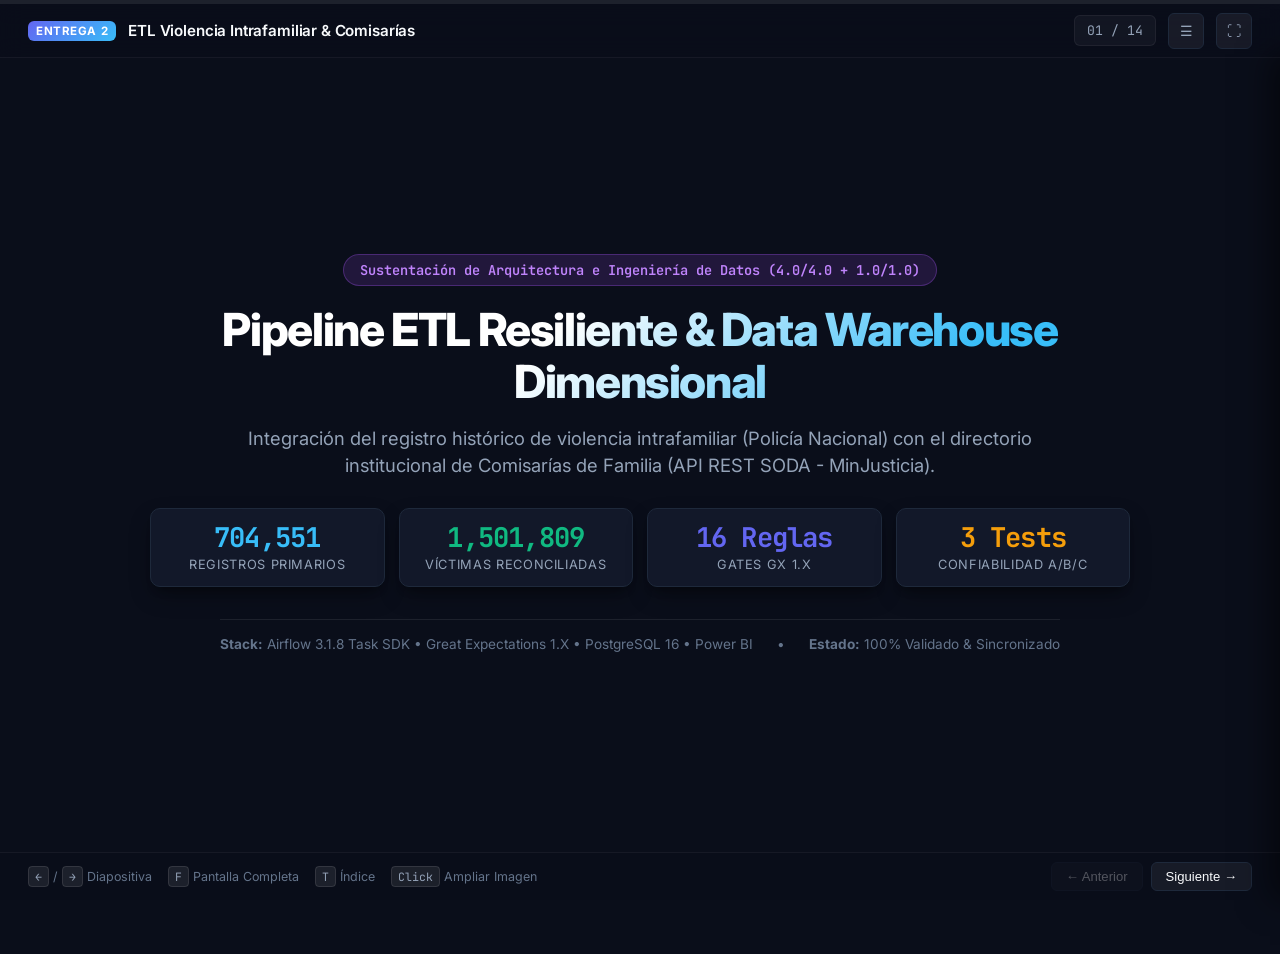
==== docs/presentation/index.html @ 7ca4d3dc "docs: add interactive HTML presentation for Project 2 defense (Deliverable 12)" ====
<!DOCTYPE html>
<html lang="es">
<head>
  <meta charset="UTF-8">
  <meta name="viewport" content="width=device-width, initial-scale=1.0">
  <title>Sustentación Proyecto 2: Pipeline ETL Resiliente y Data Warehouse Dimensional</title>
  <meta name="description" content="Presentación interactiva de sustentación técnica para la Segunda Entrega del Proyecto ETL: Violencia Intrafamiliar y Comisarías de Familia en Colombia.">
  <link rel="preconnect" href="https://fonts.googleapis.com">
  <link rel="preconnect" href="https://fonts.gstatic.com" crossorigin>
  <link href="https://fonts.googleapis.com/css2?family=Inter:wght@300;400;500;600;700;800&family=JetBrains+Mono:wght@400;500;700&display=swap" rel="stylesheet">
  <style>
    :root {
      --bg-dark: #0a0e1a;
      --bg-card: #121829;
      --bg-card-hover: #18223a;
      --border-color: #1e293b;
      --border-highlight: #3b82f6;
      --text-main: #f8fafc;
      --text-muted: #94a3b8;
      --text-dim: #64748b;
      --accent-blue: #38bdf8;
      --accent-indigo: #6366f1;
      --accent-emerald: #10b981;
      --accent-rose: #f43f5e;
      --accent-amber: #f59e0b;
      --accent-purple: #a855f7;
      --font-sans: 'Inter', -apple-system, BlinkMacSystemFont, 'Segoe UI', Roboto, sans-serif;
      --font-mono: 'JetBrains Mono', monospace;
      --radius-sm: 6px;
      --radius-md: 10px;
      --radius-lg: 16px;
      --shadow-card: 0 10px 25px -5px rgba(0, 0, 0, 0.4), 0 8px 10px -6px rgba(0, 0, 0, 0.3);
      --shadow-glow: 0 0 20px rgba(56, 189, 248, 0.2);
    }

    * {
      box-sizing: border-box;
      margin: 0;
      padding: 0;
    }

    body {
      font-family: var(--font-sans);
      background-color: var(--bg-dark);
      color: var(--text-main);
      overflow: hidden;
      height: 100vh;
      width: 100vw;
      user-select: none;
    }

    /* Top Progress Bar */
    #progress-bar-container {
      position: fixed;
      top: 0;
      left: 0;
      width: 100%;
      height: 4px;
      background: rgba(255, 255, 255, 0.08);
      z-index: 100;
    }

    #progress-bar {
      height: 100%;
      width: 0%;
      background: linear-gradient(90deg, var(--accent-indigo), var(--accent-blue), var(--accent-emerald));
      transition: width 0.3s cubic-bezier(0.4, 0, 0.2, 1);
    }

    /* Global Header */
    header {
      position: fixed;
      top: 4px;
      left: 0;
      right: 0;
      height: 54px;
      display: flex;
      align-items: center;
      justify-content: space-between;
      padding: 0 28px;
      background: rgba(10, 14, 26, 0.85);
      backdrop-filter: blur(12px);
      border-bottom: 1px solid rgba(255, 255, 255, 0.05);
      z-index: 90;
    }

    .brand {
      display: flex;
      align-items: center;
      gap: 12px;
      font-size: 0.95rem;
      font-weight: 600;
      color: var(--text-main);
      letter-spacing: -0.01em;
    }

    .brand-badge {
      background: linear-gradient(135deg, var(--accent-indigo), var(--accent-blue));
      color: white;
      font-size: 0.72rem;
      font-weight: 700;
      padding: 3px 8px;
      border-radius: var(--radius-sm);
      text-transform: uppercase;
      letter-spacing: 0.05em;
    }

    .header-actions {
      display: flex;
      align-items: center;
      gap: 12px;
    }

    .btn-icon {
      background: rgba(255, 255, 255, 0.06);
      border: 1px solid var(--border-color);
      color: var(--text-muted);
      width: 36px;
      height: 36px;
      border-radius: var(--radius-sm);
      display: inline-flex;
      align-items: center;
      justify-content: center;
      cursor: pointer;
      transition: all 0.2s ease;
      font-size: 0.9rem;
    }

    .btn-icon:hover {
      background: rgba(255, 255, 255, 0.12);
      color: var(--text-main);
      border-color: var(--accent-blue);
    }

    .slide-counter {
      font-family: var(--font-mono);
      font-size: 0.82rem;
      color: var(--text-muted);
      background: rgba(255, 255, 255, 0.04);
      padding: 6px 12px;
      border-radius: var(--radius-sm);
      border: 1px solid rgba(255, 255, 255, 0.06);
    }

    /* Slides Deck Container */
    #deck {
      position: relative;
      width: 100vw;
      height: calc(100vh - 54px - 48px);
      margin-top: 54px;
      overflow: hidden;
    }

    .slide {
      position: absolute;
      top: 0;
      left: 0;
      width: 100%;
      height: 100%;
      padding: 32px 54px;
      display: flex;
      flex-direction: column;
      opacity: 0;
      pointer-events: none;
      transform: translateX(60px);
      transition: opacity 0.35s ease, transform 0.35s cubic-bezier(0.16, 1, 0.3, 1);
      overflow-y: auto;
    }

    .slide.active {
      opacity: 1;
      pointer-events: auto;
      transform: translateX(0);
    }

    .slide.prev {
      transform: translateX(-60px);
      opacity: 0;
    }

    /* Slide Header */
    .slide-header {
      margin-bottom: 22px;
      display: flex;
      justify-content: space-between;
      align-items: flex-end;
      border-bottom: 1px solid rgba(255, 255, 255, 0.06);
      padding-bottom: 14px;
    }

    .slide-tag {
      font-family: var(--font-mono);
      font-size: 0.75rem;
      font-weight: 600;
      text-transform: uppercase;
      letter-spacing: 0.08em;
      color: var(--accent-blue);
      margin-bottom: 4px;
    }

    .slide-title {
      font-size: 1.85rem;
      font-weight: 700;
      letter-spacing: -0.02em;
      color: var(--text-main);
      display: flex;
      align-items: center;
      gap: 12px;
    }

    .slide-subtitle {
      font-size: 0.95rem;
      color: var(--text-muted);
      margin-top: 4px;
      max-width: 850px;
    }

    .slide-body {
      flex: 1;
      display: flex;
      flex-direction: column;
      gap: 18px;
    }

    /* Layout Grids */
    .grid-2 {
      display: grid;
      grid-template-columns: 1fr 1fr;
      gap: 20px;
      height: 100%;
    }

    .grid-3 {
      display: grid;
      grid-template-columns: repeat(3, 1fr);
      gap: 16px;
    }

    .grid-4 {
      display: grid;
      grid-template-columns: repeat(4, 1fr);
      gap: 14px;
    }

    .grid-sidebar {
      display: grid;
      grid-template-columns: 360px 1fr;
      gap: 24px;
      height: 100%;
    }

    .grid-main-side {
      display: grid;
      grid-template-columns: 1.35fr 1fr;
      gap: 22px;
      height: 100%;
    }

    /* Card Component */
    .card {
      background: var(--bg-card);
      border: 1px solid var(--border-color);
      border-radius: var(--radius-md);
      padding: 20px;
      box-shadow: var(--shadow-card);
      display: flex;
      flex-direction: column;
      position: relative;
      overflow: hidden;
    }

    .card.highlight {
      border-color: rgba(56, 189, 248, 0.4);
      background: linear-gradient(145deg, rgba(18, 24, 41, 0.95), rgba(30, 41, 59, 0.6));
    }

    .card.accent-emerald {
      border-left: 4px solid var(--accent-emerald);
    }

    .card.accent-blue {
      border-left: 4px solid var(--accent-blue);
    }

    .card.accent-amber {
      border-left: 4px solid var(--accent-amber);
    }

    .card.accent-rose {
      border-left: 4px solid var(--accent-rose);
    }

    .card.accent-indigo {
      border-left: 4px solid var(--accent-indigo);
    }

    .card-title {
      font-size: 1.05rem;
      font-weight: 600;
      color: var(--text-main);
      margin-bottom: 10px;
      display: flex;
      align-items: center;
      justify-content: space-between;
      gap: 8px;
    }

    .card-subtitle {
      font-size: 0.82rem;
      color: var(--text-muted);
      margin-bottom: 12px;
    }

    /* Metric Badge & Pill */
    .metric-value {
      font-family: var(--font-mono);
      font-size: 2rem;
      font-weight: 700;
      color: var(--text-main);
      line-height: 1.1;
      letter-spacing: -0.03em;
    }

    .metric-label {
      font-size: 0.8rem;
      color: var(--text-muted);
      text-transform: uppercase;
      letter-spacing: 0.05em;
      margin-top: 4px;
    }

    .pill {
      font-family: var(--font-mono);
      font-size: 0.72rem;
      padding: 3px 8px;
      border-radius: 999px;
      font-weight: 600;
      display: inline-flex;
      align-items: center;
      gap: 5px;
      width: fit-content;
    }

    .pill.emerald { background: rgba(16, 185, 129, 0.15); color: #34d399; border: 1px solid rgba(16, 185, 129, 0.3); }
    .pill.blue { background: rgba(56, 189, 248, 0.15); color: #38bdf8; border: 1px solid rgba(56, 189, 248, 0.3); }
    .pill.rose { background: rgba(244, 63, 94, 0.15); color: #fb7185; border: 1px solid rgba(244, 63, 94, 0.3); }
    .pill.amber { background: rgba(245, 158, 11, 0.15); color: #fbbf24; border: 1px solid rgba(245, 158, 11, 0.3); }
    .pill.purple { background: rgba(168, 85, 247, 0.15); color: #c084fc; border: 1px solid rgba(168, 85, 247, 0.3); }

    /* Lists */
    ul.check-list, ol.num-list {
      list-style: none;
      display: flex;
      flex-direction: column;
      gap: 10px;
      font-size: 0.88rem;
      color: #cbd5e1;
    }

    ul.check-list li {
      position: relative;
      padding-left: 22px;
      line-height: 1.45;
    }

    ul.check-list li::before {
      content: "✓";
      position: absolute;
      left: 0;
      color: var(--accent-emerald);
      font-weight: 700;
      font-size: 0.9rem;
    }

    ol.num-list {
      counter-reset: custom-counter;
    }

    ol.num-list li {
      counter-increment: custom-counter;
      position: relative;
      padding-left: 26px;
      line-height: 1.45;
    }

    ol.num-list li::before {
      content: counter(custom-counter);
      position: absolute;
      left: 0;
      top: 1px;
      background: rgba(255, 255, 255, 0.08);
      color: var(--accent-blue);
      font-family: var(--font-mono);
      font-size: 0.72rem;
      width: 18px;
      height: 18px;
      border-radius: 50%;
      display: flex;
      align-items: center;
      justify-content: center;
      font-weight: 700;
    }

    /* Tables */
    .table-container {
      width: 100%;
      overflow-x: auto;
      border-radius: var(--radius-sm);
      border: 1px solid rgba(255, 255, 255, 0.08);
    }

    table.data-table {
      width: 100%;
      border-collapse: collapse;
      font-size: 0.82rem;
      text-align: left;
    }

    table.data-table th {
      background: rgba(255, 255, 255, 0.04);
      color: var(--text-muted);
      font-family: var(--font-mono);
      font-weight: 600;
      text-transform: uppercase;
      font-size: 0.72rem;
      padding: 10px 14px;
      border-bottom: 1px solid rgba(255, 255, 255, 0.08);
    }

    table.data-table td {
      padding: 9px 14px;
      border-bottom: 1px solid rgba(255, 255, 255, 0.04);
      color: #cbd5e1;
    }

    table.data-table tr:last-child td {
      border-bottom: none;
    }

    table.data-table tr:hover td {
      background: rgba(255, 255, 255, 0.02);
    }

    /* Images & Lightbox Trigger */
    .img-preview-box {
      position: relative;
      border-radius: var(--radius-md);
      overflow: hidden;
      border: 1px solid var(--border-color);
      background: #000;
      cursor: zoom-in;
      display: flex;
      align-items: center;
      justify-content: center;
      max-height: 100%;
      transition: transform 0.2s ease, border-color 0.2s ease;
    }

    .img-preview-box:hover {
      border-color: var(--accent-blue);
      box-shadow: var(--shadow-glow);
    }

    .img-preview-box img {
      width: 100%;
      height: 100%;
      object-fit: contain;
      display: block;
      transition: opacity 0.2s;
    }

    .zoom-hint {
      position: absolute;
      bottom: 8px;
      right: 8px;
      background: rgba(0, 0, 0, 0.75);
      color: white;
      font-size: 0.72rem;
      padding: 3px 8px;
      border-radius: var(--radius-sm);
      backdrop-filter: blur(4px);
      pointer-events: none;
      display: flex;
      align-items: center;
      gap: 4px;
    }

    /* Lightbox Modal */
    #lightbox {
      position: fixed;
      top: 0;
      left: 0;
      width: 100vw;
      height: 100vh;
      background: rgba(4, 7, 15, 0.94);
      backdrop-filter: blur(10px);
      z-index: 1000;
      display: none;
      align-items: center;
      justify-content: center;
      padding: 30px;
      flex-direction: column;
    }

    #lightbox.active {
      display: flex;
    }

    #lightbox img {
      max-width: 94vw;
      max-height: 86vh;
      object-fit: contain;
      border-radius: var(--radius-md);
      box-shadow: 0 20px 50px rgba(0,0,0,0.8);
      border: 1px solid rgba(255, 255, 255, 0.1);
    }

    #lightbox-caption {
      margin-top: 14px;
      color: var(--text-muted);
      font-size: 0.9rem;
      font-family: var(--font-mono);
      text-align: center;
    }

    #lightbox-close {
      position: absolute;
      top: 20px;
      right: 24px;
      background: rgba(255, 255, 255, 0.1);
      border: none;
      color: white;
      font-size: 1.5rem;
      width: 44px;
      height: 44px;
      border-radius: 50%;
      cursor: pointer;
      display: flex;
      align-items: center;
      justify-content: center;
      transition: background 0.2s;
    }

    #lightbox-close:hover {
      background: var(--accent-rose);
    }

    /* Code Snippets */
    .code-block {
      font-family: var(--font-mono);
      font-size: 0.78rem;
      background: rgba(0, 0, 0, 0.45);
      padding: 12px 14px;
      border-radius: var(--radius-sm);
      border: 1px solid rgba(255, 255, 255, 0.06);
      color: #38bdf8;
      overflow-x: auto;
      line-height: 1.45;
    }

    /* Global Navigation Footer */
    footer {
      position: fixed;
      bottom: 0;
      left: 0;
      right: 0;
      height: 48px;
      display: flex;
      align-items: center;
      justify-content: space-between;
      padding: 0 28px;
      background: rgba(10, 14, 26, 0.92);
      border-top: 1px solid rgba(255, 255, 255, 0.05);
      z-index: 90;
    }

    .nav-hints {
      display: flex;
      align-items: center;
      gap: 16px;
      font-size: 0.78rem;
      color: var(--text-dim);
    }

    .key-badge {
      background: rgba(255, 255, 255, 0.08);
      color: var(--text-muted);
      font-family: var(--font-mono);
      padding: 2px 6px;
      border-radius: 4px;
      font-size: 0.72rem;
      border: 1px solid rgba(255, 255, 255, 0.1);
    }

    .nav-controls {
      display: flex;
      align-items: center;
      gap: 8px;
    }

    .nav-btn {
      background: rgba(255, 255, 255, 0.06);
      border: 1px solid var(--border-color);
      color: var(--text-main);
      padding: 6px 14px;
      border-radius: var(--radius-sm);
      font-size: 0.82rem;
      font-weight: 500;
      cursor: pointer;
      display: flex;
      align-items: center;
      gap: 6px;
      transition: all 0.2s ease;
    }

    .nav-btn:hover {
      background: var(--accent-indigo);
      border-color: var(--accent-indigo);
      color: white;
    }

    .nav-btn:disabled {
      opacity: 0.3;
      pointer-events: none;
    }

    /* Table of Contents Drawer */
    #toc-drawer {
      position: fixed;
      top: 54px;
      right: -360px;
      width: 360px;
      height: calc(100vh - 54px);
      background: rgba(14, 20, 36, 0.96);
      backdrop-filter: blur(16px);
      border-left: 1px solid rgba(255, 255, 255, 0.08);
      z-index: 95;
      padding: 24px;
      transition: right 0.3s cubic-bezier(0.16, 1, 0.3, 1);
      overflow-y: auto;
      box-shadow: -10px 0 30px rgba(0,0,0,0.5);
    }

    #toc-drawer.open {
      right: 0;
    }

    .toc-title {
      font-size: 1.1rem;
      font-weight: 700;
      margin-bottom: 16px;
      display: flex;
      align-items: center;
      justify-content: space-between;
      color: var(--text-main);
    }

    .toc-list {
      list-style: none;
      display: flex;
      flex-direction: column;
      gap: 8px;
    }

    .toc-item {
      padding: 10px 14px;
      border-radius: var(--radius-sm);
      font-size: 0.85rem;
      color: var(--text-muted);
      cursor: pointer;
      display: flex;
      align-items: center;
      gap: 10px;
      transition: all 0.15s ease;
      border: 1px solid transparent;
    }

    .toc-item:hover {
      background: rgba(255, 255, 255, 0.05);
      color: var(--text-main);
    }

    .toc-item.active {
      background: rgba(56, 189, 248, 0.12);
      border-color: rgba(56, 189, 248, 0.3);
      color: var(--accent-blue);
      font-weight: 600;
    }

    .toc-idx {
      font-family: var(--font-mono);
      font-size: 0.72rem;
      color: var(--text-dim);
    }

    /* Print Styles */
    @media print {
      body {
        overflow: visible !important;
        height: auto !important;
        background: #fff !important;
        color: #000 !important;
      }
      header, footer, #progress-bar-container, #toc-drawer {
        display: none !important;
      }
      #deck {
        margin: 0 !important;
        height: auto !important;
      }
      .slide {
        position: relative !important;
        opacity: 1 !important;
        transform: none !important;
        page-break-after: always !important;
        height: 100vh !important;
        padding: 20px !important;
      }
      .card {
        background: #f8fafc !important;
        border: 1px solid #cbd5e1 !important;
        color: #000 !important;
      }
    }
  </style>
</head>
<body>

  <!-- Top Progress Bar -->
  <div id="progress-bar-container">
    <div id="progress-bar"></div>
  </div>

  <!-- Global Header -->
  <header>
    <div class="brand">
      <span class="brand-badge">Entrega 2</span>
      <span>ETL Violencia Intrafamiliar & Comisarías</span>
    </div>
    <div class="header-actions">
      <div class="slide-counter" id="slide-indicator">01 / 14</div>
      <button class="btn-icon" id="btn-toc" title="Tabla de Contenidos (T)">☰</button>
      <button class="btn-icon" id="btn-fullscreen" title="Pantalla Completa (F)">⛶</button>
    </div>
  </header>

  <!-- Slide Deck Container -->
  <main id="deck">

    <!-- SLIDE 1: PORTADA -->
    <section class="slide active" data-slide="1">
      <div style="height: 100%; display: flex; flex-direction: column; justify-content: center; align-items: center; text-align: center; max-width: 980px; margin: 0 auto;">
        <div class="pill purple" style="margin-bottom: 18px; font-size: 0.85rem; padding: 6px 16px;">
          Sustentación de Arquitectura e Ingeniería de Datos (4.0/4.0 + 1.0/1.0)
        </div>
        <h1 style="font-size: 2.85rem; font-weight: 800; letter-spacing: -0.03em; line-height: 1.15; margin-bottom: 16px; background: linear-gradient(135deg, #ffffff 40%, var(--accent-blue) 80%); -webkit-background-clip: text; -webkit-text-fill-color: transparent;">
          Pipeline ETL Resiliente & Data Warehouse Dimensional
        </h1>
        <p style="font-size: 1.15rem; color: var(--text-muted); line-height: 1.5; margin-bottom: 28px; max-width: 820px;">
          Integración del registro histórico de violencia intrafamiliar (Policía Nacional) con el directorio institucional de Comisarías de Familia (API REST SODA - MinJusticia).
        </p>
        
        <div class="grid-4" style="width: 100%; margin-bottom: 32px;">
          <div class="card" style="padding: 14px; text-align: center;">
            <div class="metric-value" style="color: var(--accent-blue); font-size: 1.7rem;">704,551</div>
            <div class="metric-label">Registros Primarios</div>
          </div>
          <div class="card" style="padding: 14px; text-align: center;">
            <div class="metric-value" style="color: var(--accent-emerald); font-size: 1.7rem;">1,501,809</div>
            <div class="metric-label">Víctimas Reconciliadas</div>
          </div>
          <div class="card" style="padding: 14px; text-align: center;">
            <div class="metric-value" style="color: var(--accent-indigo); font-size: 1.7rem;">16 Reglas</div>
            <div class="metric-label">Gates GX 1.X</div>
          </div>
          <div class="card" style="padding: 14px; text-align: center;">
            <div class="metric-value" style="color: var(--accent-amber); font-size: 1.7rem;">3 Tests</div>
            <div class="metric-label">Confiabilidad A/B/C</div>
          </div>
        </div>

        <div style="font-size: 0.85rem; color: var(--text-dim); display: flex; gap: 24px; align-items: center; border-top: 1px solid rgba(255, 255, 255, 0.08); padding-top: 16px;">
          <span><strong>Stack:</strong> Airflow 3.1.8 Task SDK • Great Expectations 1.X • PostgreSQL 16 • Power BI</span>
          <span>•</span>
          <span><strong>Estado:</strong> 100% Validado & Sincronizado</span>
        </div>
      </div>
    </section>

    <!-- SLIDE 2: ALCANCE ANALÍTICO R1-R7 -->
    <section class="slide" data-slide="2">
      <div class="slide-header">
        <div>
          <div class="slide-tag">Requisitos Analíticos & Valor del Negocio</div>
          <h2 class="slide-title">Continuidad R1–R5 y Nuevos Requisitos R6–R7</h2>
          <div class="slide-subtitle">Transición desde la línea base descriptiva hacia la analítica de capacidad de respuesta institucional mediante la API SODA.</div>
        </div>
        <span class="pill blue">Secciones 3 y 4</span>
      </div>

      <div class="slide-body">
        <div class="grid-2">
          <!-- Columna R1-R5 -->
          <div class="card accent-indigo">
            <div class="card-title">
              <span>Línea Base: Continuidad R1–R5</span>
              <span class="pill purple">Fuente Primaria</span>
            </div>
            <div class="card-subtitle">Monitoreo histórico, temporal, demográfico y geográfico (Policía Nacional).</div>
            <ul class="check-list" style="gap: 12px;">
              <li><strong>R1 (Evolución Anual):</strong> Serie de tiempo 2010–2026. Identificación de picos post-pandemia (>150k víctimas en 2024).</li>
              <li><strong>R2 (Concentración Geográfica):</strong> Departamentos con mayor volumen. Bogotá D.C., Antioquia y Cundinamarca concentran >45%.</li>
              <li><strong>R3 (Brecha de Género):</strong> Desagregación por sexo y grupos etarios. El 76.8% de las víctimas son mujeres en edad productiva.</li>
              <li><strong>R4 (Mecanismos de Agresión):</strong> Prevalencia de armas contundentes y violencia física directa (>90% de casos).</li>
              <li><strong>R5 (Vulnerabilidad de Menores):</strong> Distribución departamental de violencia contra niños, niñas y adolescentes.</li>
            </ul>
          </div>

          <!-- Columna R6-R7 -->
          <div class="card accent-emerald highlight">
            <div class="card-title">
              <span>Valor Agregado API: Requisitos R6 y R7</span>
              <span class="pill emerald">Integración API SODA</span>
            </div>
            <div class="card-subtitle">Cruces matemáticos entre la demanda de auxilio y la oferta institucional real.</div>
            
            <div style="display: flex; flex-direction: column; gap: 14px; margin-top: 6px;">
              <div style="background: rgba(16, 185, 129, 0.08); border: 1px solid rgba(16, 185, 129, 0.25); border-radius: var(--radius-sm); padding: 14px;">
                <div style="font-weight: 700; color: #34d399; font-size: 0.95rem; margin-bottom: 4px;">R6: Sobrecarga Institucional por Municipio</div>
                <div style="font-size: 0.85rem; color: #cbd5e1; line-height: 1.4;">
                  Calcula el ratio de <code>casos_por_comisaria = denuncias_totales / comisarias_activas</code>. Permite detectar municipios donde cada comisaría atiende más de 1,000 incidentes al año (ej. Soacha, Cali, Medellín).
                </div>
              </div>

              <div style="background: rgba(56, 189, 248, 0.08); border: 1px solid rgba(56, 189, 248, 0.25); border-radius: var(--radius-sm); padding: 14px;">
                <div style="font-weight: 700; color: #38bdf8; font-size: 0.95rem; margin-bottom: 4px;">R7: Índice de Prioridad Institucional (Vacío de Cobertura)</div>
                <div style="font-size: 0.85rem; color: #cbd5e1; line-height: 1.4;">
                  Identifica municipios con presencia significativa de violencia intrafamiliar pero con <strong>0 comisarías habilitadas</strong>. Prioriza la apertura urgente de sedes de justicia familiar en 29 municipios críticos.
                </div>
              </div>

              <div class="pill amber" style="margin-top: 4px;">
                Cumplimiento estricto: R6 y R7 requieren obligatoriamente datos de ambas fuentes.
              </div>
            </div>
          </div>
        </div>
      </div>
    </section>

    <!-- SLIDE 3: ARQUITECTURA DEL SISTEMA -->
    <section class="slide" data-slide="3">
      <div class="slide-header">
        <div>
          <div class="slide-tag">Ingeniería & Pipeline</div>
          <h2 class="slide-title">Arquitectura del Sistema y Flujo End-to-End</h2>
          <div class="slide-subtitle">Diseño dual-branch con compuertas de calidad no bloqueantes a nivel profiling y compuertas críticas atómicas.</div>
        </div>
        <span class="pill blue">Sección 7</span>
      </div>

      <div class="slide-body">
        <div class="grid-main-side">
          <!-- Diagrama de Flujo -->
          <div class="card" style="padding: 10px;">
            <div class="img-preview-box" onclick="openLightbox('docs/Pipeline Workflow ETL-C2.png', 'Diagrama de Arquitectura y Pipeline Workflow ETL-C2')">
              <img src="docs/Pipeline Workflow ETL-C2.png" onerror="if(!this.dataset.retried){this.dataset.retried=1;this.src='../Pipeline Workflow ETL-C2.png';}" alt="Pipeline Workflow">
              <div class="zoom-hint">🔍 Clic para ampliar</div>
            </div>
          </div>

          <!-- Decisiones de Ingeniería -->
          <div class="card">
            <div class="card-title">Decisiones Clave de Arquitectura</div>
            <ul class="check-list" style="gap: 12px; margin-top: 6px;">
              <li><strong>Desacoplamiento Estricto:</strong> Se separa el profiling de la transformación, y la validación de la limpieza (Sección 10).</li>
              <li><strong>Arquitectura Dual-Branch:</strong> Ambas ramas (primaria y API) se extraen y validan en paralelo antes de confluir en la integración.</li>
              <li><strong>Inmutabilidad de Raw:</strong> Los datos crudos se preservan intactos junto con sus manifiestos criptográficos (SHA-256).</li>
              <li><strong>Task Interfaces Ligeras:</strong> Se evita usar XCom para mover datos masivos; solo transfiere metadatos (`batch_id`, paths parquet, métricas).</li>
              <li><strong>Carga Atómica:</strong> PostgreSQL ejecuta la carga de 6 tablas y vistas analíticas dentro de una sola transacción ACID.</li>
            </ul>
          </div>
        </div>
      </div>
    </section>

    <!-- SLIDE 4: ENTENDIMIENTO DE FUENTES & API SODA -->
    <section class="slide" data-slide="4">
      <div class="slide-header">
        <div>
          <div class="slide-tag">Adquisición de Datos</div>
          <h2 class="slide-title">Entendimiento de Fuentes, Extracción y Fallback</h2>
          <div class="slide-subtitle">Estrategia de ingesta programática resiliente ante cortes de red y trazabilidad criptográfica.</div>
        </div>
        <span class="pill emerald">Secciones 5 y 11</span>
      </div>

      <div class="slide-body">
        <div class="grid-2">
          <!-- Fuente Primaria -->
          <div class="card accent-indigo">
            <div class="card-title">
              <span>Fuente Primaria: Policía Nacional</span>
              <span class="pill blue">704,551 filas</span>
            </div>
            <div class="card-subtitle">Histórico consolidado de incidentes de violencia intrafamiliar en Colombia (2010–2026).</div>
            <div class="table-container" style="margin-bottom: 12px;">
              <table class="data-table">
                <tr><th>Atributo</th><th>Tipo</th><th>Propósito</th></tr>
                <tr><td><code>FECHA HECHO</code></td><td>Date</td><td>Clave temporal para dim_tiempo</td></tr>
                <tr><td><code>CODIGO DANE</code></td><td>String (5)</td><td>Clave de integración con dim_geografia</td></tr>
                <tr><td><code>GENERO / EDAD</code></td><td>String/Int</td><td>Perfil demográfico en dim_victima</td></tr>
                <tr><td><code>ARMAS MEDIOS</code></td><td>String</td><td>Mecanismo de agresión en dim_medio</td></tr>
                <tr><td><code>CANTIDAD</code></td><td>Integer</td><td>Métrica aditiva de víctimas humanas</td></tr>
              </table>
            </div>
            <div class="code-block">SHA-256: 7d6c66cf01826f56... (Inmutable)</div>
          </div>

          <!-- Fuente Secundaria API -->
          <div class="card accent-emerald">
            <div class="card-title">
              <span>Fuente Secundaria: API REST SODA</span>
              <span class="pill emerald">1,249 registros</span>
            </div>
            <div class="card-subtitle">Directorio oficial de Comisarías de Familia (MinJusticia / datos.gov.co: <code>7tuu-upb2</code>).</div>
            <div class="table-container" style="margin-bottom: 12px;">
              <table class="data-table">
                <tr><th>Atributo API</th><th>Tipo</th><th>Mapeo Dimensional</th></tr>
                <tr><td><code>c_digo_dane_del_municipio</code></td><td>Text</td><td>Llave de cruce municipal (DANE)</td></tr>
                <tr><td><code>existencia_de_comisarias</code></td><td>Text</td><td>Indicador de presencia (SI / NO)</td></tr>
                <tr><td><code>nombre_de_la_comisar_a</code></td><td>Text</td><td>Directorio físico en dim_comisaria</td></tr>
                <tr><td><code>modalidad</code></td><td>Text</td><td>Tipo institucional (Única, Mixta)</td></tr>
              </table>
            </div>
            
            <div style="background: rgba(16, 185, 129, 0.08); border: 1px solid rgba(16, 185, 129, 0.25); border-radius: var(--radius-sm); padding: 10px;">
              <strong style="color: #34d399; font-size: 0.85rem;">Mecanismo de Resiliencia (Fallback):</strong>
              <div style="font-size: 0.8rem; color: #cbd5e1; margin-top: 3px;">
                La consulta SODA se ejecuta en vivo con timeout de 30s. Si ocurre desconexión, activa automáticamente el respaldo local en <code>data/raw/api_comisarias_fallback.json</code> registrando <code>fallback_to_cache: True</code> en el manifiesto.
              </div>
            </div>
          </div>
        </div>
      </div>
    </section>

    <!-- SLIDE 5: COMPUERTAS GREAT EXPECTATIONS -->
    <section class="slide" data-slide="5">
      <div class="slide-header">
        <div>
          <div class="slide-tag">Aseguramiento de Calidad</div>
          <h2 class="slide-title">Gates Automatizados con Great Expectations (GX 1.X)</h2>
          <div class="slide-subtitle">Arquitectura de 3 compuertas de validación con severidades tipificadas (Critical vs Warning) y umbrales justificados.</div>
        </div>
        <span class="pill amber">Secciones 9 y 10</span>
      </div>

      <div class="slide-body">
        <div class="grid-3" style="height: 100%;">
          <!-- Gate 1 -->
          <div class="card accent-blue">
            <div class="card-title">
              <span>Gate 1: Raw Primario</span>
              <span class="pill blue">6 Reglas</span>
            </div>
            <div class="card-subtitle">Audita integridad de entrada del dataset policial crudo.</div>
            <ul class="check-list" style="font-size: 0.82rem; gap: 8px;">
              <li><code>DQ-RAW1-01</code> (Critical): Completitud de 9 columnas obligatorias.</li>
              <li><code>DQ-RAW1-02</code> (Critical): 0 nulos en Fecha Hecho.</li>
              <li><code>DQ-RAW1-03</code> (Critical): Fechas en rango histórico válido (sin fechas futuras).</li>
              <li><code>DQ-RAW1-04</code> (Critical): Cantidad víctimas > 0 (sin negativos ni ceros).</li>
              <li><code>DQ-RAW1-05</code> (Warning): Código DANE entre 4 y 5 dígitos (tolera padding).</li>
              <li><code>DQ-RAW1-06</code> (Critical): 0 filas duplicadas completas.</li>
            </ul>
            <div class="pill emerald" style="margin-top: auto;">Resultado: 100% Passed (704,551 filas)</div>
          </div>

          <!-- Gate 2 -->
          <div class="card accent-rose">
            <div class="card-title">
              <span>Gate 2: Raw API SODA</span>
              <span class="pill rose">5 Reglas</span>
            </div>
            <div class="card-subtitle">Protege la ingesta del directorio de comisarías.</div>
            <ul class="check-list" style="font-size: 0.82rem; gap: 8px;">
              <li><code>DQ-RAW2-01</code> (Critical): Presencia de 6 columnas requeridas por el contrato.</li>
              <li><code>DQ-RAW2-02</code> (Critical): 0 nulos en Departamento.</li>
              <li><code>DQ-RAW2-03</code> (Critical): Formato regex de código DANE (5 dígitos numéricos).</li>
              <li><code>DQ-RAW2-04</code> (Critical): Valores válidos en <code>existencia_de_comisarias</code>.</li>
              <li><code>DQ-RAW2-05</code> (Warning): Volumen mínimo esperado (>1,000 registros).</li>
            </ul>
            <div class="pill emerald" style="margin-top: auto;">Resultado: 100% Passed (1,249 filas)</div>
          </div>

          <!-- Gate 3 -->
          <div class="card accent-emerald">
            <div class="card-title">
              <span>Gate 3: Prepared Data</span>
              <span class="pill emerald">5 Suites / 13 Reglas</span>
            </div>
            <div class="card-subtitle">Verificación de pre-carga al Data Warehouse.</div>
            <ul class="check-list" style="font-size: 0.82rem; gap: 8px;">
              <li><code>DQ-PREP-01</code> (Critical): Unicidad del grano declarado en la Fact Table.</li>
              <li><code>DQ-PREP-02</code> (Critical): Integridad referencial (FKs no nulas).</li>
              <li><code>DQ-PREP-03</code> (Critical): Reconciliación matemática exacta de víctimas.</li>
              <li><code>DQ-PREP-04</code> (Critical): 0 claves foráneas huérfanas en dimensiones.</li>
              <li><code>DQ-PREP-05</code> (Critical): Unicidad de surrogate keys en dimensiones.</li>
            </ul>
            <div class="pill emerald" style="margin-top: auto;">Resultado: 100% Passed (Pre-load OK)</div>
          </div>
        </div>
      </div>
    </section>

    <!-- SLIDE 6: CONTRATO DE INTEGRACIÓN & TRANSFORMACIÓN -->
    <section class="slide" data-slide="6">
      <div class="slide-header">
        <div>
          <div class="slide-tag">Ingeniería de Transformación</div>
          <h2 class="slide-title">Contrato de Integración y Deduplicación al Grano</h2>
          <div class="slide-subtitle">Tratamiento de llaves dispares, reconciliación geográfica y deduplicación con conservación exacta de métricas.</div>
        </div>
        <span class="pill blue">Sección 13</span>
      </div>

      <div class="slide-body">
        <div class="grid-2">
          <!-- Contrato de Integración -->
          <div class="card">
            <div class="card-title">
              <span>Contrato de Integración Geográfica</span>
              <span class="pill blue">DANE 5 Dígitos</span>
            </div>
            <div class="card-subtitle">Estrategia para resolver discrepancias entre catálogo policial y directorio judicial.</div>
            <ul class="check-list" style="gap: 12px;">
              <li><strong>Normalización de Clave:</strong> Relleno a 5 dígitos (<code>zfill(5)</code>) para eliminar desajustes entre <code>"5001"</code> y <code>"05001"</code> (Medellín).</li>
              <li><strong>Tratamiento de Nombres:</strong> Limpieza y estandarización a Title-Case para eliminar discrepancias de tildes y mayúsculas.</li>
              <li><strong>Manejo de Casos de Borde (2 Municipios Especiales):</strong> El directorio API reporta 2 municipios con comisarías pero 0 denuncias policiales registradas. Se preservan en <code>dim_geografia</code> con sus métricas institucionales sin generar claves huérfanas.</li>
              <li><strong>Enriquecimiento Institucional:</strong> Se computan las columnas de soporte <code>total_comisarias</code> y <code>tiene_comisaria</code> en la dimensión geográfica.</li>
            </ul>
          </div>

          <!-- Deduplicación al Grano -->
          <div class="card highlight">
            <div class="card-title">
              <span>Deduplicación al Grano Declarado</span>
              <span class="pill emerald">0 Pérdida de Métricas</span>
            </div>
            <div class="card-subtitle">Colapso de registros redundantes a nivel de incidente/perfil demográfico.</div>
            
            <div style="background: rgba(0,0,0,0.3); border-radius: var(--radius-sm); padding: 14px; margin-bottom: 14px;">
              <div style="font-family: var(--font-mono); font-size: 0.85rem; color: #38bdf8; margin-bottom: 6px;">
                Grano: (id_tiempo, id_geografia, id_victima, id_medio)
              </div>
              <div style="font-size: 0.82rem; color: #cbd5e1; line-height: 1.4;">
                En el dataset original existen múltiples registros para una misma fecha, municipio, perfil de víctima y arma. Se colapsan sumando las métricas aditivas.
              </div>
            </div>

            <div class="grid-2" style="margin-top: auto;">
              <div style="text-align: center; background: rgba(255,255,255,0.03); padding: 12px; border-radius: var(--radius-sm);">
                <div style="font-family: var(--font-mono); font-size: 1.4rem; font-weight: 700; color: #fb7185;">2,837</div>
                <div style="font-size: 0.75rem; color: var(--text-muted);">Registros Colapsados</div>
              </div>
              <div style="text-align: center; background: rgba(255,255,255,0.03); padding: 12px; border-radius: var(--radius-sm);">
                <div style="font-family: var(--font-mono); font-size: 1.4rem; font-weight: 700; color: #34d399;">1,501,809</div>
                <div style="font-size: 0.75rem; color: var(--text-muted);">Víctimas Conservadas (100%)</div>
              </div>
            </div>
          </div>
        </div>
      </div>
    </section>

    <!-- SLIDE 7: MODELO DIMENSIONAL REFINADO -->
    <section class="slide" data-slide="7">
      <div class="slide-header">
        <div>
          <div class="slide-tag">Diseño de Almacenamiento</div>
          <h2 class="slide-title">Refinamiento del Modelo Dimensional (Star Schema)</h2>
          <div class="slide-subtitle">Construcción de 5 dimensiones conformadas y 1 tabla de hechos granular con soporte para R1–R7.</div>
        </div>
        <span class="pill blue">Sección 8</span>
      </div>

      <div class="slide-body">
        <div class="grid-main-side">
          <!-- Diagrama Dimensional -->
          <div class="card" style="padding: 10px;">
            <div class="img-preview-box" onclick="openLightbox('docs/Dimensional Modeling ETL-C2.png', 'Modelo Dimensional Refinado - Esquema en Estrella')">
              <img src="docs/Dimensional Modeling ETL-C2.png" onerror="if(!this.dataset.retried){this.dataset.retried=1;this.src='../Dimensional Modeling ETL-C2.png';}" alt="Dimensional Modeling">
              <div class="zoom-hint">🔍 Clic para ampliar esquema</div>
            </div>
          </div>

          <!-- Especificaciones de Tablas -->
          <div class="card">
            <div class="card-title">Estructura del Esquema en Estrella</div>
            <div class="table-container" style="margin-top: 6px;">
              <table class="data-table">
                <tr><th>Tabla</th><th>Tipo</th><th>Filas</th><th>Rol</th></tr>
                <tr><td><code>fact_violencia</code></td><td>Fact</td><td>701,714</td><td>Hechos a grano atómico con FKs y métricas</td></tr>
                <tr><td><code>dim_tiempo</code></td><td>Dim</td><td>6,056</td><td>Calendario completo (2010–2026)</td></tr>
                <tr><td><code>dim_geografia</code></td><td>Dim</td><td>1,113</td><td>Municipios con indicadores de comisarías</td></tr>
                <tr><td><code>dim_victima</code></td><td>Dim</td><td>11</td><td>Cohortes de género y grupo etario</td></tr>
                <tr><td><code>dim_medio</code></td><td>Dim</td><td>6</td><td>Armas y mecanismos agresores</td></tr>
                <tr><td><code>dim_comisaria</code></td><td>Dim</td><td>1,247</td><td>Directorio físico de sedes institucionales</td></tr>
              </table>
            </div>

            <div style="font-size: 0.8rem; color: var(--text-muted); margin-top: 14px; line-height: 1.45;">
              <strong>Características Técnicas:</strong> Surrogate keys enteras (`BIGINT`/`INT`), índices B-Tree en llaves foráneas, restricción única `uq_fact_grano` para evitar duplicación y vistas analíticas materializadas para Power BI.
            </div>
          </div>
        </div>
      </div>
    </section>

    <!-- SLIDE 8: ORQUESTACIÓN AIRFLOW 3 & RETRIES -->
    <section class="slide" data-slide="8">
      <div class="slide-header">
        <div>
          <div class="slide-tag">Orquestación de Procesos</div>
          <h2 class="slide-title">Orquestación en Airflow 3 Task SDK & Reintentos Selectivos</h2>
          <div class="slide-subtitle">Diseño declarativo moderno (@dag, @task) con política estricta de reintentos basada en la naturaleza del fallo.</div>
        </div>
        <span class="pill purple">Secciones 16, 17 y 18</span>
      </div>

      <div class="slide-body">
        <div class="grid-2">
          <!-- Grafo y SDK -->
          <div class="card">
            <div class="card-title">
              <span>Arquitectura Airflow 3 Task SDK</span>
              <span class="pill blue">0 Import Errors</span>
            </div>
            <div class="card-subtitle">Estructura del DAG <code>etl_violencia_intrafamiliar_segunda_entrega</code>.</div>
            
            <div class="code-block" style="margin-bottom: 12px;">
[extract_primary] ---> [validate_primary_raw (Gate 1)] \
                                                        ---> [transform_and_integrate]
[extract_api]     ---> [validate_api_raw (Gate 2)]     /          |
                                                                   v
                                                        [validate_prepared (Gate 3)]
                                                                   |
                                                                   v
                                                        [load_dimensional_dw]
            </div>

            <ul class="check-list" style="font-size: 0.84rem; gap: 8px;">
              <li><strong>TaskFlow API:</strong> Uso de decoradores <code>@dag</code> y <code>@task</code> sin operadores obsoletos.</li>
              <li><strong>Propagación de Batch ID:</strong> Identificador temporal único (UUID/timestamp) propagado vía XCom para auditar el ciclo de vida del lote.</li>
            </ul>
          </div>

          <!-- Política de Reintentos -->
          <div class="card highlight">
            <div class="card-title">
              <span>Política Justificada de Reintentos</span>
              <span class="pill amber">Sección 18</span>
            </div>
            <div class="card-subtitle">Diferenciación entre fallos determinísticos y transitorios.</div>

            <div class="table-container" style="margin-bottom: 12px;">
              <table class="data-table">
                <tr><th>Tipo de Fallo</th><th>Tareas</th><th>Política</th><th>Justificación Técnica</th></tr>
                <tr>
                  <td><strong style="color: #38bdf8;">Transitorio</strong></td>
                  <td><code>extract_api</code></td>
                  <td><span class="pill blue">3 retries (exp backoff)</span></td>
                  <td>Cortes de red temporales o rate-limiting de la API SODA pueden resolverse en el siguiente intento.</td>
                </tr>
                <tr>
                  <td><strong style="color: #fb7185;">Determinístico</strong></td>
                  <td><code>validate_*</code>, <code>transform_*</code></td>
                  <td><span class="pill rose">0 retries (falla inmediata)</span></td>
                  <td>Una violación de esquema o fallo crítico GX es determinístico. Reintentar desperdicia recursos y enmascara el error.</td>
                </tr>
              </table>
            </div>

            <div class="pill emerald" style="font-size: 0.78rem;">
              Cumplimiento: Detención inmediata con <code>AirflowFailException</code> ante errores críticos.
            </div>
          </div>
        </div>
      </div>
    </section>

    <!-- SLIDE 9: PRUEBAS DE CONFIABILIDAD A, B, C -->
    <section class="slide" data-slide="9">
      <div class="slide-header">
        <div>
          <div class="slide-tag">Ingeniería de Resiliencia</div>
          <h2 class="slide-title">Pruebas Obligatorias de Confiabilidad (A, B y C)</h2>
          <div class="slide-subtitle">Evidencia auditada de ejecución exitosa, bloqueo por fallo controlado y re-ejecución segura sin duplicados.</div>
        </div>
        <span class="pill rose">Sección 20</span>
      </div>

      <div class="slide-body">
        <div class="grid-3" style="height: 100%;">
          <!-- Test A -->
          <div class="card accent-emerald">
            <div class="card-title">
              <span>Test A: Successful Run</span>
              <span class="pill emerald">PASSED</span>
            </div>
            <div class="card-subtitle">Ejecución integral completa con lote conforme a política.</div>
            <ul class="check-list" style="font-size: 0.82rem; gap: 8px;">
              <li>Tiempo total: <strong>22.20 segundos</strong>.</li>
              <li>704,551 filas de origen cargadas en DW.</li>
              <li>Reconciliación: <strong>1,501,809 víctimas</strong>.</li>
              <li>Deltas de víctimas y registros: <strong>0</strong>.</li>
              <li>Huérfanos de claves foráneas: <strong>0</strong>.</li>
            </ul>
            <div class="code-block" style="margin-top: auto; font-size: 0.72rem;">
              docs/evidence/test_a_successful_run.json
            </div>
          </div>

          <!-- Test B -->
          <div class="card accent-rose">
            <div class="card-title">
              <span>Test B: Controlled Failure</span>
              <span class="pill rose">PASSED</span>
            </div>
            <div class="card-subtitle">Inyección de fallo crítico en rama API y verificación de bloqueo.</div>
            <ul class="check-list" style="font-size: 0.82rem; gap: 8px;">
              <li><strong>Condición:</strong> Se elimina columna obligatoria <code>existencia_de_comisarias</code>.</li>
              <li>Gate 2 detecta violación crítica: <code>DQ-RAW2-01</code>.</li>
              <li><code>validate_api_raw</code> lanza <code>ValidationError</code>.</li>
              <li><strong>Downstream:</strong> Transformación y Carga quedan en estado <code>BLOCKED</code>.</li>
              <li><strong>Data Warehouse:</strong> Queda 100% intacto.</li>
            </ul>
            <div class="code-block" style="margin-top: auto; font-size: 0.72rem;">
              docs/evidence/test_b_controlled_failure.json
            </div>
          </div>

          <!-- Test C -->
          <div class="card accent-blue">
            <div class="card-title">
              <span>Test C: Safe Rerun</span>
              <span class="pill blue">PASSED</span>
            </div>
            <div class="card-subtitle">Re-ejecución inmediata sobre el mismo lote (Idempotencia).</div>
            <div class="table-container" style="margin: 8px 0;">
              <table class="data-table" style="font-size: 0.75rem;">
                <tr><th>Métrica</th><th>Antes</th><th>Después</th><th>Delta</th></tr>
                <tr><td>Fact Rows</td><td>701,714</td><td>701,714</td><td><strong>0</strong></td></tr>
                <tr><td>Víctimas</td><td>1,501,809</td><td>1,501,809</td><td><strong>0</strong></td></tr>
                <tr><td>Geografía</td><td>1,113</td><td>1,113</td><td><strong>0</strong></td></tr>
              </table>
            </div>
            <div class="pill emerald" style="font-size: 0.72rem; margin-top: auto;">
              Duplicados silenciosos: FALSO (0)
            </div>
          </div>
        </div>
      </div>
    </section>

    <!-- SLIDE 10: CARGA ATÓMICA EN POSTGRESQL -->
    <section class="slide" data-slide="10">
      <div class="slide-header">
        <div>
          <div class="slide-tag">Persistencia & Calidad de Datos</div>
          <h2 class="slide-title">Implementación del Data Warehouse y Carga Atómica</h2>
          <div class="slide-subtitle">Arquitectura transaccional en PostgreSQL 16 con aislamiento ACID y reconciliación matemática automatizada.</div>
        </div>
        <span class="pill emerald">Sección 15</span>
      </div>

      <div class="slide-body">
        <div class="grid-2">
          <!-- Mecanismo de Carga Atómica -->
          <div class="card accent-indigo">
            <div class="card-title">
              <span>Carga Atómica en Transacción Única</span>
              <span class="pill blue">ACID Guaranteed</span>
            </div>
            <div class="card-subtitle">Protocolo implementado en <code>src/load_dw.py</code> para evitar corrupción parcial.</div>
            
            <ol class="num-list" style="font-size: 0.85rem; gap: 10px;">
              <li><strong>Inicio Transaccional:</strong> Se abre conexión y se deshabilita <code>autocommit</code>.</li>
              <li><strong>Ejecución DDL:</strong> Creación controlada del esquema y llaves primarias/foráneas.</li>
              <li><strong>Bulk Copy Ultrarrápido:</strong> Inserción de 701,714 filas fact y dimensiones mediante <code>COPY FROM STDIN</code> vía <code>StringIO</code> en memoria.</li>
              <li><strong>Vistas Analíticas:</strong> Compilación de vistas SQL para Power BI.</li>
              <li><strong>Verificación de Integridad:</strong> Ejecución de queries SQL de reconciliación.</li>
              <li><strong>Commit / Rollback:</strong> <code>conn.commit()</code> solo ante 0 deltas y 0 huérfanos. En caso de error, <code>conn.rollback()</code> inmediato.</li>
            </ol>
          </div>

          <!-- Reporte de Reconciliación -->
          <div class="card highlight">
            <div class="card-title">
              <span>Reporte de Reconciliación Auditada</span>
              <span class="pill emerald">100% Coincidencia</span>
            </div>
            <div class="card-subtitle">Verificación automática extraída de <code>docs/evidence/reconciliation_report.json</code>.</div>

            <div class="table-container" style="margin-bottom: 14px;">
              <table class="data-table">
                <tr><th>Validación</th><th>Esperado</th><th>Cargado en DW</th><th>Estado</th></tr>
                <tr><td>Registros Policiales</td><td>704,551</td><td>704,551</td><td><span class="pill emerald">Delta 0</span></td></tr>
                <tr><td>Víctimas Totales</td><td>1,501,809</td><td>1,501,809</td><td><span class="pill emerald">Delta 0</span></td></tr>
                <tr><td>Filas Fact (Grano)</td><td>701,714</td><td>701,714</td><td><span class="pill emerald">Exacto</span></td></tr>
                <tr><td>Huérfanos de FK</td><td>0</td><td>0</td><td><span class="pill emerald">Integridad 100%</span></td></tr>
              </table>
            </div>

            <div class="code-block" style="font-size: 0.72rem;">
              "referential_integrity": { "orphan_foreign_keys_count": 0, "integrity_pass": true }
            </div>
          </div>
        </div>
      </div>
    </section>

    <!-- SLIDE 11: RESULTADOS ANALÍTICOS R1-R4 -->
    <section class="slide" data-slide="11">
      <div class="slide-header">
        <div>
          <div class="slide-tag">Consumo de Información & BI</div>
          <h2 class="slide-title">Resultados Analíticos: Patrones Históricos (R1 a R4)</h2>
          <div class="slide-subtitle">Evidencia gráfica conectada directamente a las vistas del Data Warehouse en Power BI.</div>
        </div>
        <span class="pill purple">Sección 21</span>
      </div>

      <div class="slide-body">
        <div class="grid-4" style="height: 100%;">
          <!-- R1 -->
          <div class="card">
            <div class="card-title" style="font-size: 0.9rem;">R1: Evolución Anual</div>
            <div class="img-preview-box" style="height: 170px; margin-bottom: 10px;" onclick="openLightbox('docs/powerbi/r1_evolucion_anual.png', 'R1: Evolución Anual de Violencia Intrafamiliar')">
              <img src="docs/powerbi/r1_evolucion_anual.png" onerror="if(!this.dataset.retried){this.dataset.retried=1;this.src='../powerbi/r1_evolucion_anual.png';}" alt="R1 Evolución">
              <div class="zoom-hint">🔍 Ampliar</div>
            </div>
            <div style="font-size: 0.78rem; color: #cbd5e1; line-height: 1.35;">
              Crecimiento constante desde 2010. Máximo histórico en 2024 superando las 150k víctimas.
            </div>
          </div>

          <!-- R2 -->
          <div class="card">
            <div class="card-title" style="font-size: 0.9rem;">R2: Departamentos</div>
            <div class="img-preview-box" style="height: 170px; margin-bottom: 10px;" onclick="openLightbox('docs/powerbi/r2_departamentos.png', 'R2: Concentración Departamental')">
              <img src="docs/powerbi/r2_departamentos.png" onerror="if(!this.dataset.retried){this.dataset.retried=1;this.src='../powerbi/r2_departamentos.png';}" alt="R2 Departamentos">
              <div class="zoom-hint">🔍 Ampliar</div>
            </div>
            <div style="font-size: 0.78rem; color: #cbd5e1; line-height: 1.35;">
              Bogotá D.C., Antioquia, Cundinamarca, Valle y Santander lideran el volumen nacional de denuncias.
            </div>
          </div>

          <!-- R3 -->
          <div class="card">
            <div class="card-title" style="font-size: 0.9rem;">R3: Brecha de Género</div>
            <div class="img-preview-box" style="height: 170px; margin-bottom: 10px;" onclick="openLightbox('docs/powerbi/r3_genero.png', 'R3: Distribución por Género y Edad')">
              <img src="docs/powerbi/r3_genero.png" onerror="if(!this.dataset.retried){this.dataset.retried=1;this.src='../powerbi/r3_genero.png';}" alt="R3 Género">
              <div class="zoom-hint">🔍 Ampliar</div>
            </div>
            <div style="font-size: 0.78rem; color: #cbd5e1; line-height: 1.35;">
              76.8% mujeres vs 23.2% hombres. Alta concentración en mujeres jóvenes y adultas (20–39 años).
            </div>
          </div>

          <!-- R4 -->
          <div class="card">
            <div class="card-title" style="font-size: 0.9rem;">R4: Mecanismos</div>
            <div class="img-preview-box" style="height: 170px; margin-bottom: 10px;" onclick="openLightbox('docs/powerbi/r4_mecanismos.png', 'R4: Mecanismos de Agresión')">
              <img src="docs/powerbi/r4_mecanismos.png" onerror="if(!this.dataset.retried){this.dataset.retried=1;this.src='../powerbi/r4_mecanismos.png';}" alt="R4 Armas">
              <div class="zoom-hint">🔍 Ampliar</div>
            </div>
            <div style="font-size: 0.78rem; color: #cbd5e1; line-height: 1.35;">
              Predominio abrumador de armas contundentes y violencia física sin armas (>90% de incidentes).
            </div>
          </div>
        </div>
      </div>
    </section>

    <!-- SLIDE 12: RESULTADOS ANALÍTICOS R5-R7 -->
    <section class="slide" data-slide="12">
      <div class="slide-header">
        <div>
          <div class="slide-tag">Impacto y Capacidad Institucional</div>
          <h2 class="slide-title">Análisis de Capacidad Institucional y Vacíos (R5 a R7)</h2>
          <div class="slide-subtitle">Evidencia del valor de la integración con la API SODA para la toma de decisiones del Estado.</div>
        </div>
        <span class="pill emerald">Sección 21</span>
      </div>

      <div class="slide-body">
        <div class="grid-3" style="height: 100%;">
          <!-- R5 -->
          <div class="card accent-blue">
            <div class="card-title" style="font-size: 0.95rem;">R5: Violencia contra Menores</div>
            <div class="img-preview-box" style="height: 220px; margin-bottom: 12px;" onclick="openLightbox('docs/powerbi/r5_mapa_menores.png', 'R5: Vulnerabilidad Geográfica de Menores de Edad')">
              <img src="docs/powerbi/r5_mapa_menores.png" onerror="if(!this.dataset.retried){this.dataset.retried=1;this.src='../powerbi/r5_mapa_menores.png';}" alt="R5 Menores">
              <div class="zoom-hint">🔍 Ampliar</div>
            </div>
            <div style="font-size: 0.82rem; color: #cbd5e1; line-height: 1.4;">
              Foco en departamentos con alta densidad infantil. Alertas prioritarias en zonas periféricas y centros metropolitanos.
            </div>
          </div>

          <!-- R6 -->
          <div class="card accent-amber highlight">
            <div class="card-title" style="font-size: 0.95rem;">
              <span>R6: Sobrecarga Institucional</span>
              <span class="pill amber">API Value</span>
            </div>
            <div class="img-preview-box" style="height: 220px; margin-bottom: 12px;" onclick="openLightbox('docs/powerbi/r6_sobrecarga.png', 'R6: Sobrecarga de Casos por Comisaría')">
              <img src="docs/powerbi/r6_sobrecarga.png" onerror="if(!this.dataset.retried){this.dataset.retried=1;this.src='../powerbi/r6_sobrecarga.png';}" alt="R6 Sobrecarga">
              <div class="zoom-hint">🔍 Ampliar</div>
            </div>
            <div style="font-size: 0.82rem; color: #cbd5e1; line-height: 1.4;">
              Municipios como Soacha, Cali y Bogotá exhiben ratios críticos superiores a <strong>1,200 casos/año por comisaría</strong>, requiriendo refuerzo de personal inmediato.
            </div>
          </div>

          <!-- R7 -->
          <div class="card accent-rose highlight">
            <div class="card-title" style="font-size: 0.95rem;">
              <span>R7: Vacíos de Cobertura (Prioridad)</span>
              <span class="pill rose">API Value</span>
            </div>
            <div class="img-preview-box" style="height: 220px; margin-bottom: 12px;" onclick="openLightbox('docs/powerbi/r7_prioridad.png', 'R7: Municipios Prioritarios con 0 Comisarías')">
              <img src="docs/powerbi/r7_prioridad.png" onerror="if(!this.dataset.retried){this.dataset.retried=1;this.src='../powerbi/r7_prioridad.png';}" alt="R7 Prioridad">
              <div class="zoom-hint">🔍 Ampliar</div>
            </div>
            <div style="font-size: 0.82rem; color: #cbd5e1; line-height: 1.4;">
              Identificación precisa de <strong>29 municipios con alto volumen de incidentes y 0 comisarías</strong>. Justificación directa para inversión del MinJusticia.
            </div>
          </div>
        </div>
      </div>
    </section>

    <!-- SLIDE 13: LIMITACIONES & ESCALABILIDAD -->
    <section class="slide" data-slide="13">
      <div class="slide-header">
        <div>
          <div class="slide-tag">Ingeniería Crítica & Futuro</div>
          <h2 class="slide-title">Limitaciones Técnicas y Estrategia de Escalabilidad</h2>
          <div class="slide-subtitle">Evaluación objetiva de restricciones operacionales del dominio y evolución hacia arquitecturas distribuidas.</div>
        </div>
        <span class="pill amber">Secciones 24 y 27</span>
      </div>

      <div class="slide-body">
        <div class="grid-2">
          <!-- Limitaciones Técnicas -->
          <div class="card">
            <div class="card-title">
              <span>Limitaciones del Dominio y del Pipeline</span>
              <span class="pill amber">Análisis Crítico</span>
            </div>
            <ul class="check-list" style="gap: 12px; margin-top: 6px;">
              <li><strong>Subregistro Estadístico (Cifra Negra):</strong> Los datos representan únicamente denuncias formales ante la Policía Nacional. No capturan agresiones no reportadas por miedo, dependencia o inaccesibilidad física.</li>
              <li><strong>Desfase Temporal del Directorio API:</strong> El catálogo de comisarías del MinJusticia se actualiza semestralmente; cambios recientes en sedes pueden tardar en verse reflejados.</li>
              <li><strong>Escalamiento Vertical de PostgreSQL:</strong> Para cargas superiores a 10M de registros, el bulk copy requiere particionamiento temporal y ajuste de <code>maintenance_work_mem</code>.</li>
            </ul>
          </div>

          <!-- Hoja de Ruta de Escalabilidad -->
          <div class="card accent-indigo">
            <div class="card-title">
              <span>Hoja de Ruta de Escalabilidad (Cloud Native)</span>
              <span class="pill blue">Roadmap</span>
            </div>
            <ul class="check-list" style="gap: 12px; margin-top: 6px;">
              <li><strong>Streaming Ingestion:</strong> Evolución de ingesta batch hacia Apache Kafka para procesar alertas en tiempo real desde comisarías conectadas.</li>
              <li><strong>Data Lakehouse Modular:</strong> Almacenamiento en capas Bronze/Silver/Gold sobre formato Apache Iceberg / Delta Lake en Amazon S3.</li>
              <li><strong>Orquestación en Kubernetes:</strong> Despliegue de ejecutores distribuidos (Celery/KubernetesExecutor) en Airflow para paralelismo masivo de tareas de profiling.</li>
              <li><strong>CI/CD DataOps:</strong> Automatización de pruebas GX previas a producción mediante GitHub Actions.</li>
            </ul>
          </div>
        </div>
      </div>
    </section>

    <!-- SLIDE 14: CONCLUSIONES Y CHECKLIST DE LA RÚBRICA -->
    <section class="slide" data-slide="14">
      <div class="slide-header">
        <div>
          <div class="slide-tag">Cierre de Sustentación</div>
          <h2 class="slide-title">Conclusiones y Cumplimiento de la Rúbrica</h2>
          <div class="slide-subtitle">Verificación final de criterios de evaluación de la Segunda Entrega (5.00 / 5.00 puntos).</div>
        </div>
        <span class="pill emerald">Sección 29</span>
      </div>

      <div class="slide-body">
        <div class="grid-2">
          <!-- Checklist Rúbrica -->
          <div class="card accent-emerald">
            <div class="card-title">
              <span>Checklist de Verificación de Entrega</span>
              <span class="pill emerald">100% Cumplido</span>
            </div>
            <div class="table-container" style="margin-top: 6px;">
              <table class="data-table" style="font-size: 0.78rem;">
                <tr><th>Criterio Evaluado</th><th>Puntaje</th><th>Evidencia en Repositorio</th></tr>
                <tr><td>Requisitos Analíticos, API y Arquitectura</td><td>0.45</td><td>R1–R7 completos, Diagrama de Arquitectura</td></tr>
                <tr><td>Profiling, Riesgos y Reglas de Calidad</td><td>0.55</td><td>16 Reglas GX, Umbrales justificados</td></tr>
                <tr><td>Extracción, Transformación e Integración</td><td>0.70</td><td>SODA API + Fallback, Contrato DANE</td></tr>
                <tr><td>Validación Automatizada con GX</td><td>0.75</td><td>Gates 1, 2 y 3 implementados y auditados</td></tr>
                <tr><td>Orquestación Airflow y Confiabilidad</td><td>0.85</td><td>Airflow 3 Task SDK, Tests A, B y C</td></tr>
                <tr><td>Data Warehouse y Dashboard BI</td><td>0.45</td><td>PostgreSQL ACID + Power BI (.pbix y fotos)</td></tr>
                <tr><td>Seguridad, Repositorio y Documentación</td><td>0.25</td><td>Secrets scan limpio, README detallado</td></tr>
                <tr><td><strong>Sustentación y Defensa Técnica</strong></td><td><strong>1.00</strong></td><td><strong>Diapositivas HTML interactivas y demo</strong></td></tr>
              </table>
            </div>
          </div>

          <!-- Comandos para Demo en Vivo -->
          <div class="card highlight">
            <div class="card-title">
              <span>Entorno de Demostración y Repositorio</span>
              <span class="pill blue">Demo Ready</span>
            </div>
            <div style="font-size: 0.85rem; color: #cbd5e1; margin-bottom: 12px; line-height: 1.4;">
              El proyecto es 100% reproducible y cuenta con scripts listos para inspección o ejecución en vivo:
            </div>

            <div class="code-block" style="margin-bottom: 12px; font-size: 0.75rem;">
# 1. Levantar PostgreSQL Data Warehouse
docker compose up -d postgres_dw

# 2. Ejecutar la Suite de Confiabilidad (A, B y C)
python3 src/run_pipeline.py

# 3. Lanzar Airflow Web UI (Puerto 8080)
docker compose up -d airflow
            </div>

            <div style="font-size: 0.82rem; color: var(--text-muted); line-height: 1.45;">
              <strong>Repositorio Oficial:</strong> <a href="https://github.com/Macowli-0611/Proyecto_etl_c2" target="_blank" style="color: var(--accent-blue); text-decoration: none;">github.com/Macowli-0611/Proyecto_etl_c2</a><br>
              <strong>Rama Principal:</strong> <code>main</code> (Totalmente al día).
            </div>
          </div>
        </div>
      </div>
    </section>

  </main>

  <!-- Global Footer -->
  <footer>
    <div class="nav-hints">
      <span><span class="key-badge">←</span> / <span class="key-badge">→</span> Diapositiva</span>
      <span><span class="key-badge">F</span> Pantalla Completa</span>
      <span><span class="key-badge">T</span> Índice</span>
      <span><span class="key-badge">Click</span> Ampliar Imagen</span>
    </div>
    <div class="nav-controls">
      <button class="nav-btn" id="btn-prev">← Anterior</button>
      <button class="nav-btn" id="btn-next">Siguiente →</button>
    </div>
  </footer>

  <!-- Table of Contents Drawer -->
  <aside id="toc-drawer">
    <div class="toc-title">
      <span>Tabla de Contenidos</span>
      <button class="btn-icon" id="btn-close-toc" style="width: 28px; height: 28px;">✕</button>
    </div>
    <ul class="toc-list" id="toc-container">
      <!-- Generado dinámicamente -->
    </ul>
  </aside>

  <!-- Lightbox Modal for Images -->
  <div id="lightbox" onclick="closeLightbox()">
    <button id="lightbox-close" onclick="closeLightbox()">✕</button>
    <img id="lightbox-img" src="" alt="Ampliada">
    <div id="lightbox-caption"></div>
  </div>

  <script>
    // State
    let currentSlide = 1;
    const slides = document.querySelectorAll('.slide');
    const totalSlides = slides.length;

    // Elements
    const progressBar = document.getElementById('progress-bar');
    const slideIndicator = document.getElementById('slide-indicator');
    const btnPrev = document.getElementById('btn-prev');
    const btnNext = document.getElementById('btn-next');
    const btnToc = document.getElementById('btn-toc');
    const btnCloseToc = document.getElementById('btn-close-toc');
    const tocDrawer = document.getElementById('toc-drawer');
    const tocContainer = document.getElementById('toc-container');
    const btnFullscreen = document.getElementById('btn-fullscreen');
    const lightbox = document.getElementById('lightbox');
    const lightboxImg = document.getElementById('lightbox-img');
    const lightboxCaption = document.getElementById('lightbox-caption');

    // Slide Titles for TOC
    const slideTitles = [
      "Portada: Pipeline ETL & Data Warehouse",
      "Alcance Analítico: R1–R5 y R6–R7",
      "Arquitectura del Sistema & Flujo Dual",
      "Entendimiento de Fuentes & API SODA",
      "Compuertas de Calidad Great Expectations",
      "Contrato de Integración & Grano",
      "Modelo Dimensional Refinado (Star Schema)",
      "Orquestación en Airflow 3 Task SDK",
      "Pruebas de Confiabilidad (A, B y C)",
      "Data Warehouse & Carga Atómica",
      "Resultados Analíticos: R1 a R4",
      "Capacidad Institucional: R5 a R7",
      "Limitaciones Técnicas & Escalabilidad",
      "Conclusiones & Checklist de Rúbrica"
    ];

    // Build TOC
    slideTitles.forEach((title, idx) => {
      const li = document.createElement('li');
      li.className = `toc-item ${idx === 0 ? 'active' : ''}`;
      li.innerHTML = `<span class="toc-idx">${String(idx + 1).padStart(2, '0')}</span> <span>${title}</span>`;
      li.addEventListener('click', () => {
        goToSlide(idx + 1);
        closeToc();
      });
      tocContainer.appendChild(li);
    });

    // Update UI
    function updateSlide() {
      slides.forEach((slide, idx) => {
        const slideNum = idx + 1;
        slide.classList.remove('active', 'prev');
        if (slideNum === currentSlide) {
          slide.classList.add('active');
        } else if (slideNum < currentSlide) {
          slide.classList.add('prev');
        }
      });

      // Update Header Indicator & Progress
      slideIndicator.textContent = `${String(currentSlide).padStart(2, '0')} / ${String(totalSlides).padStart(2, '0')}`;
      const progressPercent = ((currentSlide - 1) / (totalSlides - 1)) * 100;
      progressBar.style.width = `${progressPercent}%`;

      // Update Nav Buttons
      btnPrev.disabled = currentSlide === 1;
      btnNext.disabled = currentSlide === totalSlides;
      btnNext.textContent = currentSlide === totalSlides ? "Fin ✓" : "Siguiente →";

      // Update TOC Active item
      const tocItems = document.querySelectorAll('.toc-item');
      tocItems.forEach((item, idx) => {
        item.classList.toggle('active', idx + 1 === currentSlide);
      });
    }

    function nextSlide() {
      if (currentSlide < totalSlides) {
        currentSlide++;
        updateSlide();
      }
    }

    function prevSlide() {
      if (currentSlide > 1) {
        currentSlide--;
        updateSlide();
      }
    }

    function goToSlide(num) {
      if (num >= 1 && num <= totalSlides) {
        currentSlide = num;
        updateSlide();
      }
    }

    // TOC Drawer Controls
    function toggleToc() {
      tocDrawer.classList.toggle('open');
    }

    function closeToc() {
      tocDrawer.classList.remove('open');
    }

    // Fullscreen Controls
    function toggleFullscreen() {
      if (!document.fullscreenElement) {
        document.documentElement.requestFullscreen().catch(() => {});
      } else {
        if (document.exitFullscreen) {
          document.exitFullscreen();
        }
      }
    }

    // Universal Image Fallback Resolver
    function setupImageFallbacks() {
      document.querySelectorAll('img').forEach(img => {
        img.addEventListener('error', function() {
          const originalSrc = this.getAttribute('data-original-src') || this.getAttribute('src');
          if (!this.getAttribute('data-original-src')) {
            this.setAttribute('data-original-src', originalSrc);
          }
          let attempt = parseInt(this.dataset.attempt || '0', 10);
          
          // Determine filename and subfolder
          const filename = originalSrc.split('/').pop();
          const isPowerBi = originalSrc.includes('powerbi') || filename.startsWith('r');
          
          const candidates = isPowerBi ? [
            'docs/powerbi/' + filename,
            '../powerbi/' + filename,
            'Proyecto_etl_C2/docs/powerbi/' + filename,
            '../../docs/powerbi/' + filename
          ] : [
            'docs/' + filename,
            '../' + filename,
            'Proyecto_etl_C2/docs/' + filename,
            '../../docs/' + filename
          ];

          if (attempt < candidates.length) {
            this.dataset.attempt = attempt + 1;
            this.src = candidates[attempt];
          }
        });
      });
    }

    // Lightbox Controls
    function openLightbox(src, caption) {
      // Find matching img to borrow its verified currentSrc if available
      const matchingImg = Array.from(document.querySelectorAll('img')).find(i => i.src.endsWith(src.split('/').pop()));
      lightboxImg.src = matchingImg ? matchingImg.currentSrc : src;
      lightboxCaption.textContent = caption || "";
      lightbox.classList.add('active');
    }

    function closeLightbox() {
      lightbox.classList.remove('active');
    }

    // Event Listeners
    btnPrev.addEventListener('click', prevSlide);
    btnNext.addEventListener('click', nextSlide);
    btnToc.addEventListener('click', toggleToc);
    btnCloseToc.addEventListener('click', closeToc);
    btnFullscreen.addEventListener('click', toggleFullscreen);

    // Keyboard Shortcuts
    window.addEventListener('keydown', (e) => {
      // If lightbox is open, ESC closes it
      if (lightbox.classList.contains('active')) {
        if (e.key === 'Escape') closeLightbox();
        return;
      }

      // If TOC is open, ESC closes it
      if (tocDrawer.classList.contains('open') && e.key === 'Escape') {
        closeToc();
        return;
      }

      switch (e.key) {
        case 'ArrowRight':
        case 'ArrowDown':
        case ' ': // Space
        case 'PageDown':
          e.preventDefault();
          nextSlide();
          break;
        case 'ArrowLeft':
        case 'ArrowUp':
        case 'PageUp':
          e.preventDefault();
          prevSlide();
          break;
        case 'Home':
          e.preventDefault();
          goToSlide(1);
          break;
        case 'End':
          e.preventDefault();
          goToSlide(totalSlides);
          break;
        case 'f':
        case 'F':
          e.preventDefault();
          toggleFullscreen();
          break;
        case 't':
        case 'T':
          e.preventDefault();
          toggleToc();
          break;
        case 'Escape':
          closeToc();
          break;
      }
    });

    // Initialize
    setupImageFallbacks();
    updateSlide();
  </script>
</body>
</html>
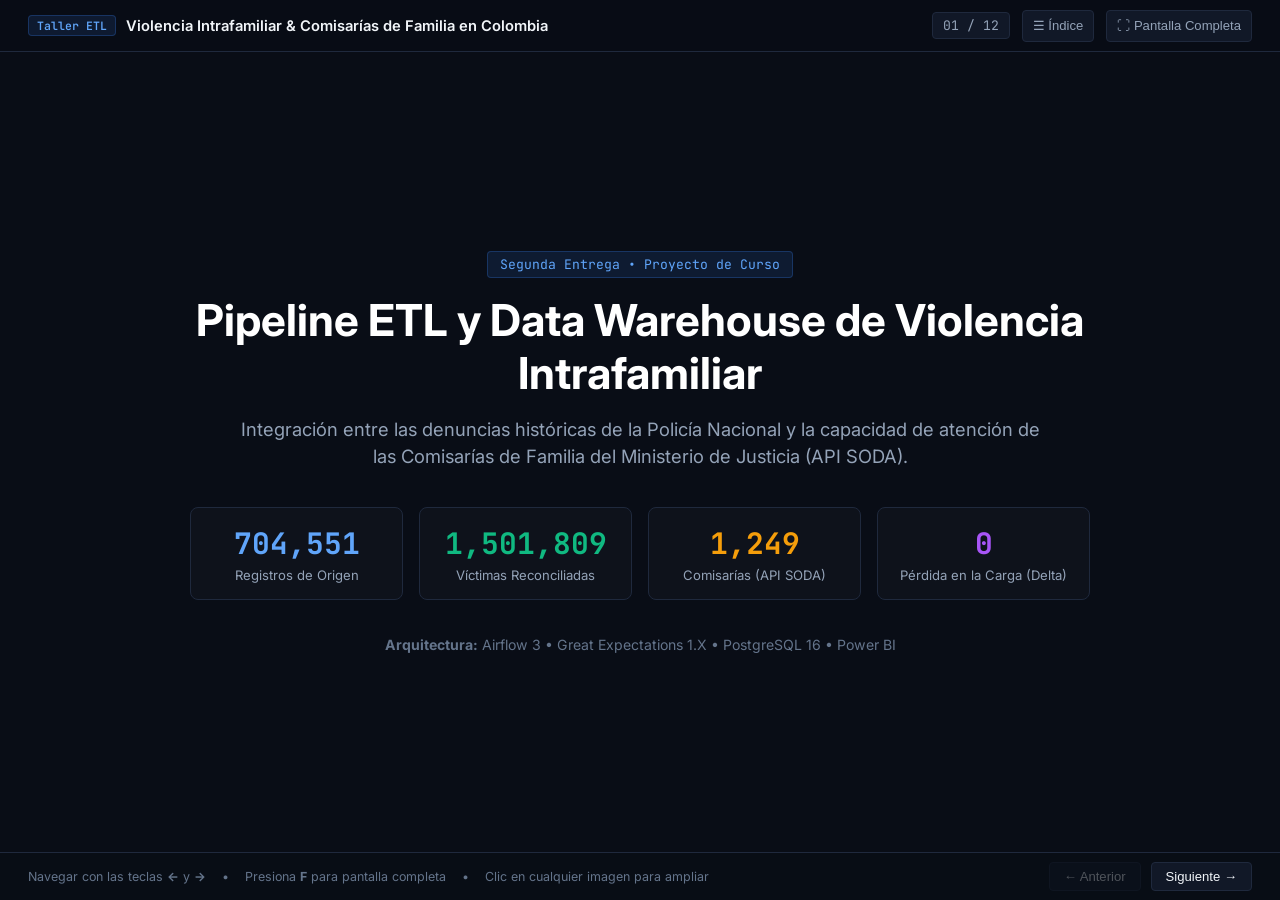
==== commit 6150c4fa: "style(slides): embed base64 images, humanize text, and align with academic engineering style" ====
--- a/docs/presentation/index.html
+++ b/docs/presentation/index.html
@@ -3,34 +3,28 @@
 <head>
   <meta charset="UTF-8">
   <meta name="viewport" content="width=device-width, initial-scale=1.0">
-  <title>Sustentación Proyecto 2: Pipeline ETL Resiliente y Data Warehouse Dimensional</title>
-  <meta name="description" content="Presentación interactiva de sustentación técnica para la Segunda Entrega del Proyecto ETL: Violencia Intrafamiliar y Comisarías de Familia en Colombia.">
+  <title>Sustentación Proyecto 2: Pipeline ETL y Data Warehouse de Violencia Intrafamiliar</title>
   <link rel="preconnect" href="https://fonts.googleapis.com">
   <link rel="preconnect" href="https://fonts.gstatic.com" crossorigin>
-  <link href="https://fonts.googleapis.com/css2?family=Inter:wght@300;400;500;600;700;800&family=JetBrains+Mono:wght@400;500;700&display=swap" rel="stylesheet">
+  <link href="https://fonts.googleapis.com/css2?family=Inter:wght@300;400;500;600;700&family=JetBrains+Mono:wght@400;500;600&display=swap" rel="stylesheet">
   <style>
     :root {
-      --bg-dark: #0a0e1a;
-      --bg-card: #121829;
-      --bg-card-hover: #18223a;
-      --border-color: #1e293b;
-      --border-highlight: #3b82f6;
-      --text-main: #f8fafc;
+      --bg: #090d16;
+      --surface: #111827;
+      --surface-elevated: #1a2234;
+      --border: #1f293d;
+      --border-subtle: #2d3748;
+      --primary: #3b82f6;
+      --primary-light: #60a5fa;
+      --success: #10b981;
+      --warning: #f59e0b;
+      --danger: #ef4444;
+      --text: #f1f5f9;
       --text-muted: #94a3b8;
       --text-dim: #64748b;
-      --accent-blue: #38bdf8;
-      --accent-indigo: #6366f1;
-      --accent-emerald: #10b981;
-      --accent-rose: #f43f5e;
-      --accent-amber: #f59e0b;
-      --accent-purple: #a855f7;
-      --font-sans: 'Inter', -apple-system, BlinkMacSystemFont, 'Segoe UI', Roboto, sans-serif;
+      --font-main: 'Inter', -apple-system, BlinkMacSystemFont, sans-serif;
       --font-mono: 'JetBrains Mono', monospace;
-      --radius-sm: 6px;
-      --radius-md: 10px;
-      --radius-lg: 16px;
-      --shadow-card: 0 10px 25px -5px rgba(0, 0, 0, 0.4), 0 8px 10px -6px rgba(0, 0, 0, 0.3);
-      --shadow-glow: 0 0 20px rgba(56, 189, 248, 0.2);
+      --radius: 8px;
     }
 
     * {
@@ -40,114 +34,89 @@
     }
 
     body {
-      font-family: var(--font-sans);
-      background-color: var(--bg-dark);
-      color: var(--text-main);
-      overflow: hidden;
+      font-family: var(--font-main);
+      background-color: var(--bg);
+      color: var(--text);
       height: 100vh;
       width: 100vw;
+      overflow: hidden;
       user-select: none;
-    }
-
-    /* Top Progress Bar */
-    #progress-bar-container {
-      position: fixed;
-      top: 0;
-      left: 0;
-      width: 100%;
-      height: 4px;
-      background: rgba(255, 255, 255, 0.08);
-      z-index: 100;
-    }
-
-    #progress-bar {
-      height: 100%;
-      width: 0%;
-      background: linear-gradient(90deg, var(--accent-indigo), var(--accent-blue), var(--accent-emerald));
-      transition: width 0.3s cubic-bezier(0.4, 0, 0.2, 1);
-    }
-
-    /* Global Header */
+      display: flex;
+      flex-direction: column;
+    }
+
+    /* Barra Superior */
     header {
-      position: fixed;
-      top: 4px;
-      left: 0;
-      right: 0;
-      height: 54px;
+      height: 52px;
+      padding: 0 28px;
       display: flex;
       align-items: center;
       justify-content: space-between;
-      padding: 0 28px;
-      background: rgba(10, 14, 26, 0.85);
-      backdrop-filter: blur(12px);
-      border-bottom: 1px solid rgba(255, 255, 255, 0.05);
-      z-index: 90;
-    }
-
-    .brand {
+      border-bottom: 1px solid var(--border);
+      background: rgba(9, 13, 22, 0.95);
+      backdrop-filter: blur(8px);
+      z-index: 50;
+    }
+
+    .header-title {
+      font-size: 0.92rem;
+      font-weight: 600;
+      color: var(--text);
+      display: flex;
+      align-items: center;
+      gap: 10px;
+    }
+
+    .course-badge {
+      font-size: 0.72rem;
+      font-family: var(--font-mono);
+      color: var(--primary-light);
+      background: rgba(59, 130, 246, 0.12);
+      border: 1px solid rgba(59, 130, 246, 0.25);
+      padding: 2px 8px;
+      border-radius: 4px;
+    }
+
+    .header-nav {
       display: flex;
       align-items: center;
       gap: 12px;
-      font-size: 0.95rem;
-      font-weight: 600;
-      color: var(--text-main);
-      letter-spacing: -0.01em;
-    }
-
-    .brand-badge {
-      background: linear-gradient(135deg, var(--accent-indigo), var(--accent-blue));
-      color: white;
-      font-size: 0.72rem;
-      font-weight: 700;
-      padding: 3px 8px;
-      border-radius: var(--radius-sm);
-      text-transform: uppercase;
-      letter-spacing: 0.05em;
-    }
-
-    .header-actions {
-      display: flex;
-      align-items: center;
-      gap: 12px;
-    }
-
-    .btn-icon {
-      background: rgba(255, 255, 255, 0.06);
-      border: 1px solid var(--border-color);
-      color: var(--text-muted);
-      width: 36px;
-      height: 36px;
-      border-radius: var(--radius-sm);
-      display: inline-flex;
-      align-items: center;
-      justify-content: center;
-      cursor: pointer;
-      transition: all 0.2s ease;
-      font-size: 0.9rem;
-    }
-
-    .btn-icon:hover {
-      background: rgba(255, 255, 255, 0.12);
-      color: var(--text-main);
-      border-color: var(--accent-blue);
-    }
-
-    .slide-counter {
+    }
+
+    .slide-num {
       font-family: var(--font-mono);
       font-size: 0.82rem;
       color: var(--text-muted);
-      background: rgba(255, 255, 255, 0.04);
-      padding: 6px 12px;
-      border-radius: var(--radius-sm);
-      border: 1px solid rgba(255, 255, 255, 0.06);
-    }
-
-    /* Slides Deck Container */
+      background: var(--surface);
+      border: 1px solid var(--border);
+      padding: 4px 10px;
+      border-radius: 4px;
+    }
+
+    .btn-top {
+      background: var(--surface);
+      border: 1px solid var(--border);
+      color: var(--text-muted);
+      height: 32px;
+      padding: 0 10px;
+      border-radius: 4px;
+      cursor: pointer;
+      font-size: 0.82rem;
+      display: inline-flex;
+      align-items: center;
+      gap: 6px;
+      transition: all 0.2s;
+    }
+
+    .btn-top:hover {
+      color: var(--text);
+      border-color: var(--primary);
+    }
+
+    /* Contenedor del Slide Deck */
     #deck {
+      flex: 1;
       position: relative;
-      width: 100vw;
-      height: calc(100vh - 54px - 48px);
-      margin-top: 54px;
       overflow: hidden;
     }
 
@@ -157,13 +126,13 @@
       left: 0;
       width: 100%;
       height: 100%;
-      padding: 32px 54px;
+      padding: 32px 48px;
       display: flex;
       flex-direction: column;
       opacity: 0;
       pointer-events: none;
-      transform: translateX(60px);
-      transition: opacity 0.35s ease, transform 0.35s cubic-bezier(0.16, 1, 0.3, 1);
+      transform: translateX(40px);
+      transition: opacity 0.3s ease, transform 0.3s ease;
       overflow-y: auto;
     }
 
@@ -174,55 +143,38 @@
     }
 
     .slide.prev {
-      transform: translateX(-60px);
+      transform: translateX(-40px);
       opacity: 0;
     }
 
-    /* Slide Header */
-    .slide-header {
-      margin-bottom: 22px;
-      display: flex;
-      justify-content: space-between;
-      align-items: flex-end;
-      border-bottom: 1px solid rgba(255, 255, 255, 0.06);
-      padding-bottom: 14px;
-    }
-
-    .slide-tag {
-      font-family: var(--font-mono);
-      font-size: 0.75rem;
-      font-weight: 600;
-      text-transform: uppercase;
-      letter-spacing: 0.08em;
-      color: var(--accent-blue);
-      margin-bottom: 4px;
+    /* Encabezados de Diapositiva */
+    .slide-intro {
+      margin-bottom: 24px;
     }
 
     .slide-title {
-      font-size: 1.85rem;
+      font-size: 1.75rem;
       font-weight: 700;
       letter-spacing: -0.02em;
-      color: var(--text-main);
-      display: flex;
-      align-items: center;
-      gap: 12px;
-    }
-
-    .slide-subtitle {
+      color: var(--text);
+      margin-bottom: 6px;
+    }
+
+    .slide-desc {
       font-size: 0.95rem;
       color: var(--text-muted);
-      margin-top: 4px;
-      max-width: 850px;
-    }
-
-    .slide-body {
+      line-height: 1.45;
+      max-width: 900px;
+    }
+
+    .slide-content {
       flex: 1;
       display: flex;
       flex-direction: column;
-      gap: 18px;
-    }
-
-    /* Layout Grids */
+      gap: 20px;
+    }
+
+    /* Cuadrículas y Layouts */
     .grid-2 {
       display: grid;
       grid-template-columns: 1fr 1fr;
@@ -233,273 +185,223 @@
     .grid-3 {
       display: grid;
       grid-template-columns: repeat(3, 1fr);
-      gap: 16px;
+      gap: 18px;
+      height: 100%;
     }
 
     .grid-4 {
       display: grid;
       grid-template-columns: repeat(4, 1fr);
-      gap: 14px;
-    }
-
-    .grid-sidebar {
+      gap: 16px;
+    }
+
+    .grid-media-side {
       display: grid;
-      grid-template-columns: 360px 1fr;
+      grid-template-columns: 1.25fr 1fr;
       gap: 24px;
       height: 100%;
     }
 
-    .grid-main-side {
-      display: grid;
-      grid-template-columns: 1.35fr 1fr;
-      gap: 22px;
-      height: 100%;
-    }
-
-    /* Card Component */
-    .card {
-      background: var(--bg-card);
-      border: 1px solid var(--border-color);
-      border-radius: var(--radius-md);
+    /* Tarjetas y Bloques */
+    .panel {
+      background: var(--surface);
+      border: 1px solid var(--border);
+      border-radius: var(--radius);
       padding: 20px;
-      box-shadow: var(--shadow-card);
       display: flex;
       flex-direction: column;
-      position: relative;
-      overflow: hidden;
-    }
-
-    .card.highlight {
-      border-color: rgba(56, 189, 248, 0.4);
-      background: linear-gradient(145deg, rgba(18, 24, 41, 0.95), rgba(30, 41, 59, 0.6));
-    }
-
-    .card.accent-emerald {
-      border-left: 4px solid var(--accent-emerald);
-    }
-
-    .card.accent-blue {
-      border-left: 4px solid var(--accent-blue);
-    }
-
-    .card.accent-amber {
-      border-left: 4px solid var(--accent-amber);
-    }
-
-    .card.accent-rose {
-      border-left: 4px solid var(--accent-rose);
-    }
-
-    .card.accent-indigo {
-      border-left: 4px solid var(--accent-indigo);
-    }
-
-    .card-title {
+    }
+
+    .panel-header {
       font-size: 1.05rem;
       font-weight: 600;
-      color: var(--text-main);
-      margin-bottom: 10px;
+      color: var(--text);
+      margin-bottom: 12px;
       display: flex;
       align-items: center;
       justify-content: space-between;
-      gap: 8px;
-    }
-
-    .card-subtitle {
+    }
+
+    .stat-box {
+      background: rgba(255, 255, 255, 0.02);
+      border: 1px solid var(--border);
+      border-radius: var(--radius);
+      padding: 16px;
+      text-align: center;
+    }
+
+    .stat-number {
+      font-family: var(--font-mono);
+      font-size: 1.85rem;
+      font-weight: 700;
+      color: var(--primary-light);
+      margin-bottom: 4px;
+    }
+
+    .stat-desc {
       font-size: 0.82rem;
       color: var(--text-muted);
-      margin-bottom: 12px;
-    }
-
-    /* Metric Badge & Pill */
-    .metric-value {
-      font-family: var(--font-mono);
-      font-size: 2rem;
-      font-weight: 700;
-      color: var(--text-main);
-      line-height: 1.1;
-      letter-spacing: -0.03em;
-    }
-
-    .metric-label {
-      font-size: 0.8rem;
-      color: var(--text-muted);
-      text-transform: uppercase;
-      letter-spacing: 0.05em;
-      margin-top: 4px;
-    }
-
-    .pill {
-      font-family: var(--font-mono);
-      font-size: 0.72rem;
-      padding: 3px 8px;
-      border-radius: 999px;
-      font-weight: 600;
-      display: inline-flex;
-      align-items: center;
-      gap: 5px;
-      width: fit-content;
-    }
-
-    .pill.emerald { background: rgba(16, 185, 129, 0.15); color: #34d399; border: 1px solid rgba(16, 185, 129, 0.3); }
-    .pill.blue { background: rgba(56, 189, 248, 0.15); color: #38bdf8; border: 1px solid rgba(56, 189, 248, 0.3); }
-    .pill.rose { background: rgba(244, 63, 94, 0.15); color: #fb7185; border: 1px solid rgba(244, 63, 94, 0.3); }
-    .pill.amber { background: rgba(245, 158, 11, 0.15); color: #fbbf24; border: 1px solid rgba(245, 158, 11, 0.3); }
-    .pill.purple { background: rgba(168, 85, 247, 0.15); color: #c084fc; border: 1px solid rgba(168, 85, 247, 0.3); }
-
-    /* Lists */
-    ul.check-list, ol.num-list {
+    }
+
+    /* Listas con viñetas limpias */
+    .story-list {
       list-style: none;
       display: flex;
       flex-direction: column;
-      gap: 10px;
-      font-size: 0.88rem;
+      gap: 14px;
+      font-size: 0.9rem;
       color: #cbd5e1;
-    }
-
-    ul.check-list li {
+      line-height: 1.5;
+    }
+
+    .story-list li {
       position: relative;
-      padding-left: 22px;
-      line-height: 1.45;
-    }
-
-    ul.check-list li::before {
-      content: "✓";
+      padding-left: 20px;
+    }
+
+    .story-list li::before {
+      content: "•";
       position: absolute;
       left: 0;
-      color: var(--accent-emerald);
-      font-weight: 700;
-      font-size: 0.9rem;
-    }
-
-    ol.num-list {
-      counter-reset: custom-counter;
-    }
-
-    ol.num-list li {
-      counter-increment: custom-counter;
+      color: var(--primary-light);
+      font-size: 1.2rem;
+      line-height: 1;
+      top: 1px;
+    }
+
+    .story-list strong {
+      color: var(--text);
+    }
+
+    /* Tablas Limpias */
+    table.clean-table {
+      width: 100%;
+      border-collapse: collapse;
+      font-size: 0.85rem;
+      text-align: left;
+    }
+
+    table.clean-table th {
+      border-bottom: 1px solid var(--border);
+      color: var(--text-dim);
+      font-weight: 600;
+      padding: 8px 12px;
+      font-size: 0.78rem;
+      text-transform: uppercase;
+      font-family: var(--font-mono);
+    }
+
+    table.clean-table td {
+      padding: 10px 12px;
+      border-bottom: 1px solid rgba(255, 255, 255, 0.03);
+      color: #cbd5e1;
+    }
+
+    table.clean-table tr:hover td {
+      background: rgba(255, 255, 255, 0.02);
+    }
+
+    /* Visualizador de Imágenes Embebidas */
+    .image-card {
+      background: #000;
+      border: 1px solid var(--border);
+      border-radius: var(--radius);
+      overflow: hidden;
       position: relative;
-      padding-left: 26px;
-      line-height: 1.45;
-    }
-
-    ol.num-list li::before {
-      content: counter(custom-counter);
-      position: absolute;
-      left: 0;
-      top: 1px;
-      background: rgba(255, 255, 255, 0.08);
-      color: var(--accent-blue);
-      font-family: var(--font-mono);
-      font-size: 0.72rem;
-      width: 18px;
-      height: 18px;
-      border-radius: 50%;
+      cursor: zoom-in;
       display: flex;
       align-items: center;
       justify-content: center;
-      font-weight: 700;
-    }
-
-    /* Tables */
-    .table-container {
-      width: 100%;
-      overflow-x: auto;
-      border-radius: var(--radius-sm);
-      border: 1px solid rgba(255, 255, 255, 0.08);
-    }
-
-    table.data-table {
-      width: 100%;
-      border-collapse: collapse;
-      font-size: 0.82rem;
-      text-align: left;
-    }
-
-    table.data-table th {
-      background: rgba(255, 255, 255, 0.04);
-      color: var(--text-muted);
-      font-family: var(--font-mono);
-      font-weight: 600;
-      text-transform: uppercase;
-      font-size: 0.72rem;
-      padding: 10px 14px;
-      border-bottom: 1px solid rgba(255, 255, 255, 0.08);
-    }
-
-    table.data-table td {
-      padding: 9px 14px;
-      border-bottom: 1px solid rgba(255, 255, 255, 0.04);
-      color: #cbd5e1;
-    }
-
-    table.data-table tr:last-child td {
-      border-bottom: none;
-    }
-
-    table.data-table tr:hover td {
-      background: rgba(255, 255, 255, 0.02);
-    }
-
-    /* Images & Lightbox Trigger */
-    .img-preview-box {
-      position: relative;
-      border-radius: var(--radius-md);
-      overflow: hidden;
-      border: 1px solid var(--border-color);
-      background: #000;
-      cursor: zoom-in;
-      display: flex;
-      align-items: center;
-      justify-content: center;
+      height: 100%;
+      min-height: 220px;
+      transition: border-color 0.2s;
+    }
+
+    .image-card:hover {
+      border-color: var(--primary-light);
+    }
+
+    .image-card img {
+      max-width: 100%;
       max-height: 100%;
-      transition: transform 0.2s ease, border-color 0.2s ease;
-    }
-
-    .img-preview-box:hover {
-      border-color: var(--accent-blue);
-      box-shadow: var(--shadow-glow);
-    }
-
-    .img-preview-box img {
-      width: 100%;
-      height: 100%;
       object-fit: contain;
       display: block;
-      transition: opacity 0.2s;
-    }
-
-    .zoom-hint {
+    }
+
+    .zoom-tag {
       position: absolute;
       bottom: 8px;
       right: 8px;
-      background: rgba(0, 0, 0, 0.75);
-      color: white;
+      background: rgba(17, 24, 39, 0.85);
+      border: 1px solid var(--border);
+      color: var(--text-muted);
       font-size: 0.72rem;
       padding: 3px 8px;
-      border-radius: var(--radius-sm);
-      backdrop-filter: blur(4px);
+      border-radius: 4px;
       pointer-events: none;
+    }
+
+    /* Barra Inferior */
+    footer {
+      height: 48px;
+      padding: 0 28px;
       display: flex;
       align-items: center;
-      gap: 4px;
-    }
-
-    /* Lightbox Modal */
+      justify-content: space-between;
+      border-top: 1px solid var(--border);
+      background: rgba(9, 13, 22, 0.95);
+      z-index: 50;
+    }
+
+    .footer-hints {
+      font-size: 0.78rem;
+      color: var(--text-dim);
+      display: flex;
+      gap: 16px;
+    }
+
+    .nav-buttons {
+      display: flex;
+      gap: 10px;
+    }
+
+    .btn-nav {
+      background: var(--surface);
+      border: 1px solid var(--border);
+      color: var(--text);
+      font-size: 0.82rem;
+      font-weight: 500;
+      padding: 6px 14px;
+      border-radius: 4px;
+      cursor: pointer;
+      transition: all 0.2s;
+    }
+
+    .btn-nav:hover {
+      background: var(--primary);
+      border-color: var(--primary);
+    }
+
+    .btn-nav:disabled {
+      opacity: 0.3;
+      pointer-events: none;
+    }
+
+    /* Modal Lightbox */
     #lightbox {
       position: fixed;
       top: 0;
       left: 0;
       width: 100vw;
       height: 100vh;
-      background: rgba(4, 7, 15, 0.94);
-      backdrop-filter: blur(10px);
-      z-index: 1000;
+      background: rgba(5, 8, 15, 0.95);
+      backdrop-filter: blur(8px);
+      z-index: 100;
       display: none;
       align-items: center;
       justify-content: center;
-      padding: 30px;
       flex-direction: column;
+      padding: 24px;
     }
 
     #lightbox.active {
@@ -507,342 +409,169 @@
     }
 
     #lightbox img {
-      max-width: 94vw;
-      max-height: 86vh;
+      max-width: 95vw;
+      max-height: 88vh;
       object-fit: contain;
-      border-radius: var(--radius-md);
-      box-shadow: 0 20px 50px rgba(0,0,0,0.8);
-      border: 1px solid rgba(255, 255, 255, 0.1);
+      border-radius: var(--radius);
+      border: 1px solid var(--border-subtle);
     }
 
     #lightbox-caption {
-      margin-top: 14px;
+      margin-top: 12px;
+      font-size: 0.9rem;
       color: var(--text-muted);
-      font-size: 0.9rem;
-      font-family: var(--font-mono);
-      text-align: center;
     }
 
     #lightbox-close {
       position: absolute;
-      top: 20px;
-      right: 24px;
-      background: rgba(255, 255, 255, 0.1);
+      top: 16px;
+      right: 20px;
+      background: rgba(255, 255, 255, 0.08);
       border: none;
-      color: white;
-      font-size: 1.5rem;
-      width: 44px;
-      height: 44px;
+      color: #fff;
+      font-size: 1.4rem;
+      width: 40px;
+      height: 40px;
       border-radius: 50%;
       cursor: pointer;
-      display: flex;
+    }
+
+    /* Drawer de Contenidos */
+    #drawer {
+      position: fixed;
+      top: 52px;
+      right: -340px;
+      width: 340px;
+      height: calc(100vh - 52px);
+      background: var(--surface);
+      border-left: 1px solid var(--border);
+      z-index: 80;
+      padding: 20px;
+      transition: right 0.25s ease;
+      overflow-y: auto;
+    }
+
+    #drawer.open {
+      right: 0;
+    }
+
+    .drawer-title {
+      font-size: 1rem;
+      font-weight: 600;
+      margin-bottom: 14px;
+      display: flex;
+      justify-content: space-between;
       align-items: center;
-      justify-content: center;
-      transition: background 0.2s;
-    }
-
-    #lightbox-close:hover {
-      background: var(--accent-rose);
-    }
-
-    /* Code Snippets */
-    .code-block {
-      font-family: var(--font-mono);
-      font-size: 0.78rem;
-      background: rgba(0, 0, 0, 0.45);
-      padding: 12px 14px;
-      border-radius: var(--radius-sm);
-      border: 1px solid rgba(255, 255, 255, 0.06);
-      color: #38bdf8;
-      overflow-x: auto;
-      line-height: 1.45;
-    }
-
-    /* Global Navigation Footer */
-    footer {
-      position: fixed;
-      bottom: 0;
-      left: 0;
-      right: 0;
-      height: 48px;
-      display: flex;
-      align-items: center;
-      justify-content: space-between;
-      padding: 0 28px;
-      background: rgba(10, 14, 26, 0.92);
-      border-top: 1px solid rgba(255, 255, 255, 0.05);
-      z-index: 90;
-    }
-
-    .nav-hints {
-      display: flex;
-      align-items: center;
-      gap: 16px;
-      font-size: 0.78rem;
-      color: var(--text-dim);
-    }
-
-    .key-badge {
-      background: rgba(255, 255, 255, 0.08);
-      color: var(--text-muted);
-      font-family: var(--font-mono);
-      padding: 2px 6px;
-      border-radius: 4px;
-      font-size: 0.72rem;
-      border: 1px solid rgba(255, 255, 255, 0.1);
-    }
-
-    .nav-controls {
-      display: flex;
-      align-items: center;
-      gap: 8px;
-    }
-
-    .nav-btn {
-      background: rgba(255, 255, 255, 0.06);
-      border: 1px solid var(--border-color);
-      color: var(--text-main);
-      padding: 6px 14px;
-      border-radius: var(--radius-sm);
-      font-size: 0.82rem;
-      font-weight: 500;
-      cursor: pointer;
-      display: flex;
-      align-items: center;
-      gap: 6px;
-      transition: all 0.2s ease;
-    }
-
-    .nav-btn:hover {
-      background: var(--accent-indigo);
-      border-color: var(--accent-indigo);
-      color: white;
-    }
-
-    .nav-btn:disabled {
-      opacity: 0.3;
-      pointer-events: none;
-    }
-
-    /* Table of Contents Drawer */
-    #toc-drawer {
-      position: fixed;
-      top: 54px;
-      right: -360px;
-      width: 360px;
-      height: calc(100vh - 54px);
-      background: rgba(14, 20, 36, 0.96);
-      backdrop-filter: blur(16px);
-      border-left: 1px solid rgba(255, 255, 255, 0.08);
-      z-index: 95;
-      padding: 24px;
-      transition: right 0.3s cubic-bezier(0.16, 1, 0.3, 1);
-      overflow-y: auto;
-      box-shadow: -10px 0 30px rgba(0,0,0,0.5);
-    }
-
-    #toc-drawer.open {
-      right: 0;
-    }
-
-    .toc-title {
-      font-size: 1.1rem;
-      font-weight: 700;
-      margin-bottom: 16px;
-      display: flex;
-      align-items: center;
-      justify-content: space-between;
-      color: var(--text-main);
-    }
-
-    .toc-list {
-      list-style: none;
-      display: flex;
-      flex-direction: column;
-      gap: 8px;
-    }
-
-    .toc-item {
-      padding: 10px 14px;
-      border-radius: var(--radius-sm);
+    }
+
+    .drawer-item {
+      padding: 8px 10px;
       font-size: 0.85rem;
       color: var(--text-muted);
+      border-radius: 4px;
       cursor: pointer;
       display: flex;
-      align-items: center;
       gap: 10px;
-      transition: all 0.15s ease;
-      border: 1px solid transparent;
-    }
-
-    .toc-item:hover {
-      background: rgba(255, 255, 255, 0.05);
-      color: var(--text-main);
-    }
-
-    .toc-item.active {
-      background: rgba(56, 189, 248, 0.12);
-      border-color: rgba(56, 189, 248, 0.3);
-      color: var(--accent-blue);
+      margin-bottom: 4px;
+      transition: background 0.15s;
+    }
+
+    .drawer-item:hover {
+      background: rgba(255, 255, 255, 0.04);
+      color: var(--text);
+    }
+
+    .drawer-item.active {
+      background: rgba(59, 130, 246, 0.15);
+      color: var(--primary-light);
       font-weight: 600;
     }
 
-    .toc-idx {
+    .drawer-num {
       font-family: var(--font-mono);
-      font-size: 0.72rem;
+      font-size: 0.75rem;
       color: var(--text-dim);
-    }
-
-    /* Print Styles */
-    @media print {
-      body {
-        overflow: visible !important;
-        height: auto !important;
-        background: #fff !important;
-        color: #000 !important;
-      }
-      header, footer, #progress-bar-container, #toc-drawer {
-        display: none !important;
-      }
-      #deck {
-        margin: 0 !important;
-        height: auto !important;
-      }
-      .slide {
-        position: relative !important;
-        opacity: 1 !important;
-        transform: none !important;
-        page-break-after: always !important;
-        height: 100vh !important;
-        padding: 20px !important;
-      }
-      .card {
-        background: #f8fafc !important;
-        border: 1px solid #cbd5e1 !important;
-        color: #000 !important;
-      }
     }
   </style>
 </head>
 <body>
 
-  <!-- Top Progress Bar -->
-  <div id="progress-bar-container">
-    <div id="progress-bar"></div>
-  </div>
-
-  <!-- Global Header -->
+  <!-- Barra Superior -->
   <header>
-    <div class="brand">
-      <span class="brand-badge">Entrega 2</span>
-      <span>ETL Violencia Intrafamiliar & Comisarías</span>
+    <div class="header-title">
+      <span class="course-badge">Taller ETL</span>
+      <span>Violencia Intrafamiliar & Comisarías de Familia en Colombia</span>
     </div>
-    <div class="header-actions">
-      <div class="slide-counter" id="slide-indicator">01 / 14</div>
-      <button class="btn-icon" id="btn-toc" title="Tabla de Contenidos (T)">☰</button>
-      <button class="btn-icon" id="btn-fullscreen" title="Pantalla Completa (F)">⛶</button>
+    <div class="header-nav">
+      <div class="slide-num" id="slide-num">01 / 12</div>
+      <button class="btn-top" id="btn-drawer">☰ Índice</button>
+      <button class="btn-top" id="btn-fs">⛶ Pantalla Completa</button>
     </div>
   </header>
 
-  <!-- Slide Deck Container -->
+  <!-- Contenedor del Slide Deck -->
   <main id="deck">
 
     <!-- SLIDE 1: PORTADA -->
     <section class="slide active" data-slide="1">
-      <div style="height: 100%; display: flex; flex-direction: column; justify-content: center; align-items: center; text-align: center; max-width: 980px; margin: 0 auto;">
-        <div class="pill purple" style="margin-bottom: 18px; font-size: 0.85rem; padding: 6px 16px;">
-          Sustentación de Arquitectura e Ingeniería de Datos (4.0/4.0 + 1.0/1.0)
-        </div>
-        <h1 style="font-size: 2.85rem; font-weight: 800; letter-spacing: -0.03em; line-height: 1.15; margin-bottom: 16px; background: linear-gradient(135deg, #ffffff 40%, var(--accent-blue) 80%); -webkit-background-clip: text; -webkit-text-fill-color: transparent;">
-          Pipeline ETL Resiliente & Data Warehouse Dimensional
+      <div style="height: 100%; display: flex; flex-direction: column; justify-content: center; align-items: center; text-align: center; max-width: 900px; margin: 0 auto;">
+        <span class="course-badge" style="margin-bottom: 16px; font-size: 0.82rem; padding: 4px 12px;">Segunda Entrega • Proyecto de Curso</span>
+        <h1 style="font-size: 2.75rem; font-weight: 700; line-height: 1.2; margin-bottom: 16px; color: #fff;">
+          Pipeline ETL y Data Warehouse de Violencia Intrafamiliar
         </h1>
-        <p style="font-size: 1.15rem; color: var(--text-muted); line-height: 1.5; margin-bottom: 28px; max-width: 820px;">
-          Integración del registro histórico de violencia intrafamiliar (Policía Nacional) con el directorio institucional de Comisarías de Familia (API REST SODA - MinJusticia).
+        <p style="font-size: 1.15rem; color: var(--text-muted); line-height: 1.5; margin-bottom: 36px; max-width: 800px;">
+          Integración entre las denuncias históricas de la Policía Nacional y la capacidad de atención de las Comisarías de Familia del Ministerio de Justicia (API SODA).
         </p>
-        
-        <div class="grid-4" style="width: 100%; margin-bottom: 32px;">
-          <div class="card" style="padding: 14px; text-align: center;">
-            <div class="metric-value" style="color: var(--accent-blue); font-size: 1.7rem;">704,551</div>
-            <div class="metric-label">Registros Primarios</div>
-          </div>
-          <div class="card" style="padding: 14px; text-align: center;">
-            <div class="metric-value" style="color: var(--accent-emerald); font-size: 1.7rem;">1,501,809</div>
-            <div class="metric-label">Víctimas Reconciliadas</div>
-          </div>
-          <div class="card" style="padding: 14px; text-align: center;">
-            <div class="metric-value" style="color: var(--accent-indigo); font-size: 1.7rem;">16 Reglas</div>
-            <div class="metric-label">Gates GX 1.X</div>
-          </div>
-          <div class="card" style="padding: 14px; text-align: center;">
-            <div class="metric-value" style="color: var(--accent-amber); font-size: 1.7rem;">3 Tests</div>
-            <div class="metric-label">Confiabilidad A/B/C</div>
-          </div>
-        </div>
-
-        <div style="font-size: 0.85rem; color: var(--text-dim); display: flex; gap: 24px; align-items: center; border-top: 1px solid rgba(255, 255, 255, 0.08); padding-top: 16px;">
-          <span><strong>Stack:</strong> Airflow 3.1.8 Task SDK • Great Expectations 1.X • PostgreSQL 16 • Power BI</span>
-          <span>•</span>
-          <span><strong>Estado:</strong> 100% Validado & Sincronizado</span>
+
+        <div class="grid-4" style="width: 100%; margin-bottom: 36px;">
+          <div class="stat-box">
+            <div class="stat-number">704,551</div>
+            <div class="stat-desc">Registros de Origen</div>
+          </div>
+          <div class="stat-box">
+            <div class="stat-number" style="color: var(--success);">1,501,809</div>
+            <div class="stat-desc">Víctimas Reconciliadas</div>
+          </div>
+          <div class="stat-box">
+            <div class="stat-number" style="color: var(--warning);">1,249</div>
+            <div class="stat-desc">Comisarías (API SODA)</div>
+          </div>
+          <div class="stat-box">
+            <div class="stat-number" style="color: #a855f7;">0</div>
+            <div class="stat-desc">Pérdida en la Carga (Delta)</div>
+          </div>
+        </div>
+
+        <div style="font-size: 0.88rem; color: var(--text-dim); display: flex; gap: 20px;">
+          <span><strong>Arquitectura:</strong> Airflow 3 • Great Expectations 1.X • PostgreSQL 16 • Power BI</span>
         </div>
       </div>
     </section>
 
-    <!-- SLIDE 2: ALCANCE ANALÍTICO R1-R7 -->
+    <!-- SLIDE 2: EL PROBLEMA Y EL ALCANCE -->
     <section class="slide" data-slide="2">
-      <div class="slide-header">
-        <div>
-          <div class="slide-tag">Requisitos Analíticos & Valor del Negocio</div>
-          <h2 class="slide-title">Continuidad R1–R5 y Nuevos Requisitos R6–R7</h2>
-          <div class="slide-subtitle">Transición desde la línea base descriptiva hacia la analítica de capacidad de respuesta institucional mediante la API SODA.</div>
-        </div>
-        <span class="pill blue">Secciones 3 y 4</span>
-      </div>
-
-      <div class="slide-body">
+      <div class="slide-intro">
+        <h2 class="slide-title">El Problema de Negocio y el Valor de la API</h2>
+        <p class="slide-desc">¿Por qué conectar las denuncias de violencia con el directorio de comisarías?</p>
+      </div>
+      <div class="slide-content">
         <div class="grid-2">
-          <!-- Columna R1-R5 -->
-          <div class="card accent-indigo">
-            <div class="card-title">
-              <span>Línea Base: Continuidad R1–R5</span>
-              <span class="pill purple">Fuente Primaria</span>
-            </div>
-            <div class="card-subtitle">Monitoreo histórico, temporal, demográfico y geográfico (Policía Nacional).</div>
-            <ul class="check-list" style="gap: 12px;">
-              <li><strong>R1 (Evolución Anual):</strong> Serie de tiempo 2010–2026. Identificación de picos post-pandemia (>150k víctimas en 2024).</li>
-              <li><strong>R2 (Concentración Geográfica):</strong> Departamentos con mayor volumen. Bogotá D.C., Antioquia y Cundinamarca concentran >45%.</li>
-              <li><strong>R3 (Brecha de Género):</strong> Desagregación por sexo y grupos etarios. El 76.8% de las víctimas son mujeres en edad productiva.</li>
-              <li><strong>R4 (Mecanismos de Agresión):</strong> Prevalencia de armas contundentes y violencia física directa (>90% de casos).</li>
-              <li><strong>R5 (Vulnerabilidad de Menores):</strong> Distribución departamental de violencia contra niños, niñas y adolescentes.</li>
-            </ul>
-          </div>
-
-          <!-- Columna R6-R7 -->
-          <div class="card accent-emerald highlight">
-            <div class="card-title">
-              <span>Valor Agregado API: Requisitos R6 y R7</span>
-              <span class="pill emerald">Integración API SODA</span>
-            </div>
-            <div class="card-subtitle">Cruces matemáticos entre la demanda de auxilio y la oferta institucional real.</div>
-            
-            <div style="display: flex; flex-direction: column; gap: 14px; margin-top: 6px;">
-              <div style="background: rgba(16, 185, 129, 0.08); border: 1px solid rgba(16, 185, 129, 0.25); border-radius: var(--radius-sm); padding: 14px;">
-                <div style="font-weight: 700; color: #34d399; font-size: 0.95rem; margin-bottom: 4px;">R6: Sobrecarga Institucional por Municipio</div>
-                <div style="font-size: 0.85rem; color: #cbd5e1; line-height: 1.4;">
-                  Calcula el ratio de <code>casos_por_comisaria = denuncias_totales / comisarias_activas</code>. Permite detectar municipios donde cada comisaría atiende más de 1,000 incidentes al año (ej. Soacha, Cali, Medellín).
-                </div>
-              </div>
-
-              <div style="background: rgba(56, 189, 248, 0.08); border: 1px solid rgba(56, 189, 248, 0.25); border-radius: var(--radius-sm); padding: 14px;">
-                <div style="font-weight: 700; color: #38bdf8; font-size: 0.95rem; margin-bottom: 4px;">R7: Índice de Prioridad Institucional (Vacío de Cobertura)</div>
-                <div style="font-size: 0.85rem; color: #cbd5e1; line-height: 1.4;">
-                  Identifica municipios con presencia significativa de violencia intrafamiliar pero con <strong>0 comisarías habilitadas</strong>. Prioriza la apertura urgente de sedes de justicia familiar en 29 municipios críticos.
-                </div>
-              </div>
-
-              <div class="pill amber" style="margin-top: 4px;">
-                Cumplimiento estricto: R6 y R7 requieren obligatoriamente datos de ambas fuentes.
-              </div>
-            </div>
+          <div class="panel">
+            <div class="panel-header">1. Lo que teníamos (Primera Entrega)</div>
+            <ul class="story-list">
+              <li><strong>Datos de la Policía Nacional:</strong> 704,551 denuncias entre 2010 y 2026.</li>
+              <li><strong>Información disponible:</strong> Fecha del hecho, municipio, edad, sexo de la víctima y tipo de arma utilizada.</li>
+              <li><strong>El límite:</strong> Sabíamos con exactitud <em>dónde y cuánto</em> ocurría la violencia, pero no sabíamos si el Estado tenía capacidad instalada para atender a las víctimas en ese territorio.</li>
+            </ul>
+          </div>
+
+          <div class="panel" style="border-color: rgba(59, 130, 246, 0.4);">
+            <div class="panel-header" style="color: var(--primary-light);">2. Lo que logramos al integrar la API SODA</div>
+            <ul class="story-list">
+              <li><strong>Directorio MinJusticia en tiempo real:</strong> 1,249 sedes de comisarías con su código DANE municipal y modalidad de atención.</li>
+              <li><strong>Pregunta R6 (Sobrecarga de Comisarías):</strong> Cruzamos denuncias contra número de sedes. Identificamos municipios desbordados con más de 1,200 casos al año por comisaría.</li>
+              <li><strong>Pregunta R7 (Vacíos de Cobertura Institucional):</strong> Cruzamos municipios con violencia activa contra municipios con cero comisarías. Identificamos <strong>29 municipios prioritarios</strong> sin presencia estatal de justicia familiar.</li>
+            </ul>
           </div>
         </div>
       </div>
@@ -850,700 +579,415 @@
 
     <!-- SLIDE 3: ARQUITECTURA DEL SISTEMA -->
     <section class="slide" data-slide="3">
-      <div class="slide-header">
-        <div>
-          <div class="slide-tag">Ingeniería & Pipeline</div>
-          <h2 class="slide-title">Arquitectura del Sistema y Flujo End-to-End</h2>
-          <div class="slide-subtitle">Diseño dual-branch con compuertas de calidad no bloqueantes a nivel profiling y compuertas críticas atómicas.</div>
-        </div>
-        <span class="pill blue">Sección 7</span>
-      </div>
-
-      <div class="slide-body">
-        <div class="grid-main-side">
-          <!-- Diagrama de Flujo -->
-          <div class="card" style="padding: 10px;">
-            <div class="img-preview-box" onclick="openLightbox('docs/Pipeline Workflow ETL-C2.png', 'Diagrama de Arquitectura y Pipeline Workflow ETL-C2')">
-              <img src="docs/Pipeline Workflow ETL-C2.png" onerror="if(!this.dataset.retried){this.dataset.retried=1;this.src='../Pipeline Workflow ETL-C2.png';}" alt="Pipeline Workflow">
-              <div class="zoom-hint">🔍 Clic para ampliar</div>
-            </div>
-          </div>
-
-          <!-- Decisiones de Ingeniería -->
-          <div class="card">
-            <div class="card-title">Decisiones Clave de Arquitectura</div>
-            <ul class="check-list" style="gap: 12px; margin-top: 6px;">
-              <li><strong>Desacoplamiento Estricto:</strong> Se separa el profiling de la transformación, y la validación de la limpieza (Sección 10).</li>
-              <li><strong>Arquitectura Dual-Branch:</strong> Ambas ramas (primaria y API) se extraen y validan en paralelo antes de confluir en la integración.</li>
-              <li><strong>Inmutabilidad de Raw:</strong> Los datos crudos se preservan intactos junto con sus manifiestos criptográficos (SHA-256).</li>
-              <li><strong>Task Interfaces Ligeras:</strong> Se evita usar XCom para mover datos masivos; solo transfiere metadatos (`batch_id`, paths parquet, métricas).</li>
-              <li><strong>Carga Atómica:</strong> PostgreSQL ejecuta la carga de 6 tablas y vistas analíticas dentro de una sola transacción ACID.</li>
+      <div class="slide-intro">
+        <h2 class="slide-title">Arquitectura del Sistema y Flujo de Datos</h2>
+        <p class="slide-desc">Diseño modular con dos ramas de ingesta, compuertas de calidad automáticas y carga atómica en PostgreSQL.</p>
+      </div>
+      <div class="slide-content">
+        <div class="grid-media-side">
+          <!-- Imagen -->
+          <div class="image-card" onclick="openLightbox('[data-uri]', 'Diagrama de Arquitectura y Pipeline ETL')">
+            <img src="[data-uri]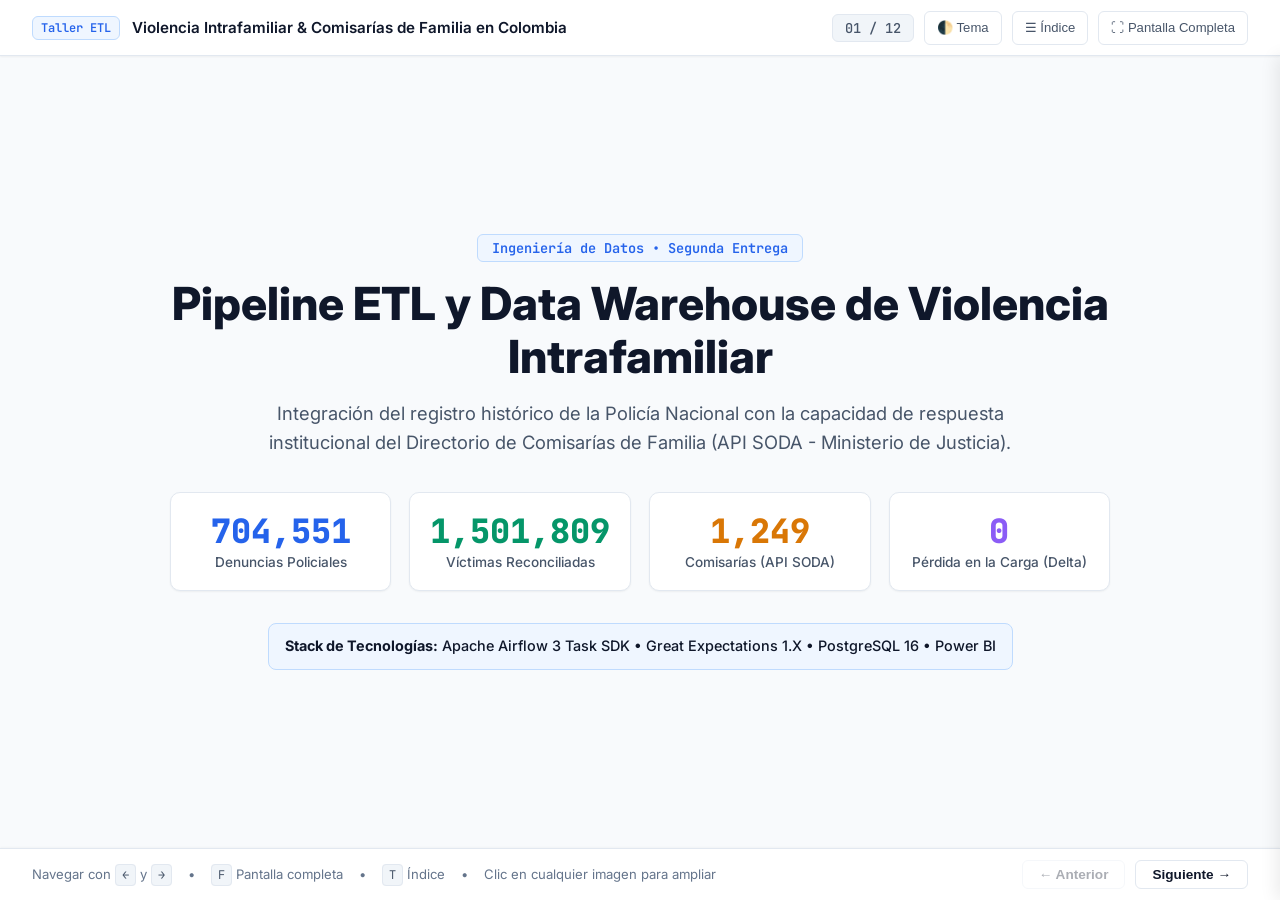
==== commit b4633be0: "style(slides): switch to academic light theme, balance card layouts, and add theme toggle" ====
--- a/docs/presentation/index.html
+++ b/docs/presentation/index.html
@@ -1,30 +1,68 @@
 <!DOCTYPE html>
-<html lang="es">
+<html lang="es" data-theme="light">
 <head>
   <meta charset="UTF-8">
   <meta name="viewport" content="width=device-width, initial-scale=1.0">
-  <title>Sustentación Proyecto 2: Pipeline ETL y Data Warehouse de Violencia Intrafamiliar</title>
+  <title>Sustentación: Pipeline ETL y Data Warehouse de Violencia Intrafamiliar</title>
   <link rel="preconnect" href="https://fonts.googleapis.com">
   <link rel="preconnect" href="https://fonts.gstatic.com" crossorigin>
-  <link href="https://fonts.googleapis.com/css2?family=Inter:wght@300;400;500;600;700&family=JetBrains+Mono:wght@400;500;600&display=swap" rel="stylesheet">
+  <link href="https://fonts.googleapis.com/css2?family=Inter:wght@400;500;600;700;800&family=JetBrains+Mono:wght@400;500;600&display=swap" rel="stylesheet">
   <style>
     :root {
-      --bg: #090d16;
-      --surface: #111827;
-      --surface-elevated: #1a2234;
-      --border: #1f293d;
-      --border-subtle: #2d3748;
+      --bg: #f8fafc;
+      --bg-alt: #f1f5f9;
+      --surface: #ffffff;
+      --surface-hover: #f8fafc;
+      --border: #e2e8f0;
+      --border-focus: #3b82f6;
+      --text: #0f172a;
+      --text-muted: #475569;
+      --text-dim: #64748b;
+      --primary: #2563eb;
+      --primary-bg: #eff6ff;
+      --primary-border: #bfdbfe;
+      --success: #059669;
+      --success-bg: #ecfdf5;
+      --success-border: #a7f3d0;
+      --warning: #d97706;
+      --warning-bg: #fffbeb;
+      --warning-border: #fde68a;
+      --danger: #dc2626;
+      --danger-bg: #fef2f2;
+      --danger-border: #fecaca;
+      --font-main: 'Inter', -apple-system, BlinkMacSystemFont, 'Segoe UI', Roboto, sans-serif;
+      --font-mono: 'JetBrains Mono', monospace;
+      --shadow-sm: 0 1px 2px rgba(0, 0, 0, 0.05);
+      --shadow-md: 0 4px 6px -1px rgba(0, 0, 0, 0.07), 0 2px 4px -2px rgba(0, 0, 0, 0.05);
+      --shadow-lg: 0 10px 15px -3px rgba(0, 0, 0, 0.08), 0 4px 6px -4px rgba(0, 0, 0, 0.04);
+      --radius: 10px;
+    }
+
+    [data-theme="dark"] {
+      --bg: #0f172a;
+      --bg-alt: #1e293b;
+      --surface: #1e293b;
+      --surface-hover: #334155;
+      --border: #334155;
+      --border-focus: #60a5fa;
+      --text: #f8fafc;
+      --text-muted: #cbd5e1;
+      --text-dim: #94a3b8;
       --primary: #3b82f6;
-      --primary-light: #60a5fa;
+      --primary-bg: #172554;
+      --primary-border: #1e40af;
       --success: #10b981;
+      --success-bg: #064e3b;
+      --success-border: #047857;
       --warning: #f59e0b;
+      --warning-bg: #451a03;
+      --warning-border: #b45309;
       --danger: #ef4444;
-      --text: #f1f5f9;
-      --text-muted: #94a3b8;
-      --text-dim: #64748b;
-      --font-main: 'Inter', -apple-system, BlinkMacSystemFont, sans-serif;
-      --font-mono: 'JetBrains Mono', monospace;
-      --radius: 8px;
+      --danger-bg: #450a0a;
+      --danger-border: #b91c1c;
+      --shadow-sm: 0 1px 2px rgba(0, 0, 0, 0.3);
+      --shadow-md: 0 4px 6px -1px rgba(0, 0, 0, 0.4);
+      --shadow-lg: 0 10px 15px -3px rgba(0, 0, 0, 0.5);
     }
 
     * {
@@ -43,77 +81,82 @@
       user-select: none;
       display: flex;
       flex-direction: column;
+      transition: background-color 0.2s ease, color 0.2s ease;
     }
 
     /* Barra Superior */
     header {
-      height: 52px;
-      padding: 0 28px;
+      height: 56px;
+      padding: 0 32px;
       display: flex;
       align-items: center;
       justify-content: space-between;
       border-bottom: 1px solid var(--border);
-      background: rgba(9, 13, 22, 0.95);
-      backdrop-filter: blur(8px);
+      background: var(--surface);
+      box-shadow: var(--shadow-sm);
       z-index: 50;
     }
 
-    .header-title {
-      font-size: 0.92rem;
+    .header-brand {
+      display: flex;
+      align-items: center;
+      gap: 12px;
+      font-size: 0.95rem;
       font-weight: 600;
       color: var(--text);
+    }
+
+    .course-tag {
+      background: var(--primary-bg);
+      color: var(--primary);
+      border: 1px solid var(--primary-border);
+      font-family: var(--font-mono);
+      font-size: 0.75rem;
+      font-weight: 600;
+      padding: 3px 8px;
+      border-radius: 6px;
+    }
+
+    .header-actions {
       display: flex;
       align-items: center;
       gap: 10px;
     }
 
-    .course-badge {
-      font-size: 0.72rem;
+    .slide-badge {
       font-family: var(--font-mono);
-      color: var(--primary-light);
-      background: rgba(59, 130, 246, 0.12);
-      border: 1px solid rgba(59, 130, 246, 0.25);
-      padding: 2px 8px;
-      border-radius: 4px;
-    }
-
-    .header-nav {
-      display: flex;
-      align-items: center;
-      gap: 12px;
-    }
-
-    .slide-num {
-      font-family: var(--font-mono);
-      font-size: 0.82rem;
+      font-size: 0.85rem;
       color: var(--text-muted);
-      background: var(--surface);
+      background: var(--bg-alt);
       border: 1px solid var(--border);
-      padding: 4px 10px;
-      border-radius: 4px;
+      padding: 4px 12px;
+      border-radius: 6px;
+      font-weight: 500;
     }
 
     .btn-top {
       background: var(--surface);
       border: 1px solid var(--border);
       color: var(--text-muted);
-      height: 32px;
-      padding: 0 10px;
-      border-radius: 4px;
+      height: 34px;
+      padding: 0 12px;
+      border-radius: 6px;
       cursor: pointer;
       font-size: 0.82rem;
+      font-weight: 500;
       display: inline-flex;
       align-items: center;
       gap: 6px;
-      transition: all 0.2s;
+      transition: all 0.15s ease;
     }
 
     .btn-top:hover {
-      color: var(--text);
-      border-color: var(--primary);
-    }
-
-    /* Contenedor del Slide Deck */
+      color: var(--primary);
+      border-color: var(--primary-border);
+      background: var(--primary-bg);
+    }
+
+    /* Contenedor Principal del Deck */
     #deck {
       flex: 1;
       position: relative;
@@ -131,8 +174,8 @@
       flex-direction: column;
       opacity: 0;
       pointer-events: none;
-      transform: translateX(40px);
-      transition: opacity 0.3s ease, transform 0.3s ease;
+      transform: translateX(30px);
+      transition: opacity 0.25s ease, transform 0.25s ease;
       overflow-y: auto;
     }
 
@@ -143,224 +186,301 @@
     }
 
     .slide.prev {
-      transform: translateX(-40px);
+      transform: translateX(-30px);
       opacity: 0;
     }
 
-    /* Encabezados de Diapositiva */
-    .slide-intro {
+    /* Encabezados de Slide */
+    .slide-header {
       margin-bottom: 24px;
     }
 
     .slide-title {
-      font-size: 1.75rem;
-      font-weight: 700;
+      font-size: 1.85rem;
+      font-weight: 800;
       letter-spacing: -0.02em;
       color: var(--text);
+      line-height: 1.2;
       margin-bottom: 6px;
     }
 
-    .slide-desc {
-      font-size: 0.95rem;
+    .slide-subtitle {
+      font-size: 1rem;
       color: var(--text-muted);
-      line-height: 1.45;
-      max-width: 900px;
-    }
-
-    .slide-content {
+      line-height: 1.5;
+      max-width: 950px;
+    }
+
+    /* Cuadrículas y Layouts sin huecos vacíos */
+    .slide-body {
       flex: 1;
       display: flex;
       flex-direction: column;
       gap: 20px;
     }
 
-    /* Cuadrículas y Layouts */
     .grid-2 {
       display: grid;
       grid-template-columns: 1fr 1fr;
-      gap: 20px;
-      height: 100%;
+      gap: 24px;
+      align-items: stretch;
     }
 
     .grid-3 {
       display: grid;
       grid-template-columns: repeat(3, 1fr);
-      gap: 18px;
-      height: 100%;
+      gap: 20px;
+      align-items: stretch;
     }
 
     .grid-4 {
       display: grid;
       grid-template-columns: repeat(4, 1fr);
+      gap: 18px;
+    }
+
+    .grid-diagram-text {
+      display: grid;
+      grid-template-columns: 1.35fr 1fr;
+      gap: 24px;
+      align-items: stretch;
+    }
+
+    /* Tarjetas y Paneles */
+    .card {
+      background: var(--surface);
+      border: 1px solid var(--border);
+      border-radius: var(--radius);
+      padding: 22px;
+      box-shadow: var(--shadow-sm);
+      display: flex;
+      flex-direction: column;
+      justify-content: space-between;
       gap: 16px;
-    }
-
-    .grid-media-side {
-      display: grid;
-      grid-template-columns: 1.25fr 1fr;
-      gap: 24px;
-      height: 100%;
-    }
-
-    /* Tarjetas y Bloques */
-    .panel {
+      transition: box-shadow 0.2s ease, border-color 0.2s ease;
+    }
+
+    .card:hover {
+      box-shadow: var(--shadow-md);
+      border-color: var(--border-focus);
+    }
+
+    .card-title {
+      font-size: 1.05rem;
+      font-weight: 700;
+      color: var(--text);
+      display: flex;
+      align-items: center;
+      gap: 8px;
+      margin-bottom: 4px;
+    }
+
+    .card-desc {
+      font-size: 0.88rem;
+      color: var(--text-muted);
+      line-height: 1.45;
+    }
+
+    /* Cajas de métricas para la portada */
+    .metric-card {
       background: var(--surface);
       border: 1px solid var(--border);
       border-radius: var(--radius);
       padding: 20px;
+      text-align: center;
+      box-shadow: var(--shadow-sm);
+    }
+
+    .metric-val {
+      font-family: var(--font-mono);
+      font-size: 2.1rem;
+      font-weight: 800;
+      color: var(--primary);
+      margin-bottom: 4px;
+      line-height: 1.1;
+    }
+
+    .metric-sub {
+      font-size: 0.85rem;
+      color: var(--text-muted);
+      font-weight: 500;
+    }
+
+    /* Listas con viñetas limpias */
+    .clean-list {
+      list-style: none;
       display: flex;
       flex-direction: column;
-    }
-
-    .panel-header {
-      font-size: 1.05rem;
-      font-weight: 600;
+      gap: 12px;
+      font-size: 0.92rem;
       color: var(--text);
-      margin-bottom: 12px;
-      display: flex;
-      align-items: center;
-      justify-content: space-between;
-    }
-
-    .stat-box {
-      background: rgba(255, 255, 255, 0.02);
-      border: 1px solid var(--border);
-      border-radius: var(--radius);
-      padding: 16px;
-      text-align: center;
-    }
-
-    .stat-number {
-      font-family: var(--font-mono);
-      font-size: 1.85rem;
-      font-weight: 700;
-      color: var(--primary-light);
-      margin-bottom: 4px;
-    }
-
-    .stat-desc {
-      font-size: 0.82rem;
-      color: var(--text-muted);
-    }
-
-    /* Listas con viñetas limpias */
-    .story-list {
-      list-style: none;
-      display: flex;
-      flex-direction: column;
-      gap: 14px;
-      font-size: 0.9rem;
-      color: #cbd5e1;
       line-height: 1.5;
     }
 
-    .story-list li {
+    .clean-list li {
       position: relative;
       padding-left: 20px;
     }
 
-    .story-list li::before {
+    .clean-list li::before {
       content: "•";
       position: absolute;
       left: 0;
-      color: var(--primary-light);
-      font-size: 1.2rem;
+      color: var(--primary);
+      font-size: 1.3rem;
       line-height: 1;
-      top: 1px;
-    }
-
-    .story-list strong {
+      top: 0;
+    }
+
+    .clean-list strong {
       color: var(--text);
-    }
-
-    /* Tablas Limpias */
-    table.clean-table {
+      font-weight: 600;
+    }
+
+    /* Cajas informativas / Callouts dentro de tarjetas */
+    .callout {
+      padding: 12px 16px;
+      border-radius: 8px;
+      font-size: 0.85rem;
+      line-height: 1.45;
+    }
+
+    .callout-primary {
+      background: var(--primary-bg);
+      color: var(--text);
+      border: 1px solid var(--primary-border);
+    }
+
+    .callout-success {
+      background: var(--success-bg);
+      color: var(--text);
+      border: 1px solid var(--success-border);
+    }
+
+    .callout-warning {
+      background: var(--warning-bg);
+      color: var(--text);
+      border: 1px solid var(--warning-border);
+    }
+
+    .callout-danger {
+      background: var(--danger-bg);
+      color: var(--text);
+      border: 1px solid var(--danger-border);
+    }
+
+    /* Tablas elegantes y claras */
+    .table-box {
+      width: 100%;
+      border-radius: 8px;
+      border: 1px solid var(--border);
+      overflow: hidden;
+      background: var(--surface);
+    }
+
+    table.styled-table {
       width: 100%;
       border-collapse: collapse;
-      font-size: 0.85rem;
+      font-size: 0.88rem;
       text-align: left;
     }
 
-    table.clean-table th {
+    table.styled-table th {
+      background: var(--bg-alt);
+      color: var(--text-dim);
+      font-family: var(--font-mono);
+      font-size: 0.78rem;
+      font-weight: 600;
+      text-transform: uppercase;
+      padding: 10px 14px;
       border-bottom: 1px solid var(--border);
-      color: var(--text-dim);
-      font-weight: 600;
-      padding: 8px 12px;
-      font-size: 0.78rem;
-      text-transform: uppercase;
-      font-family: var(--font-mono);
-    }
-
-    table.clean-table td {
-      padding: 10px 12px;
-      border-bottom: 1px solid rgba(255, 255, 255, 0.03);
-      color: #cbd5e1;
-    }
-
-    table.clean-table tr:hover td {
-      background: rgba(255, 255, 255, 0.02);
-    }
-
-    /* Visualizador de Imágenes Embebidas */
-    .image-card {
-      background: #000;
+    }
+
+    table.styled-table td {
+      padding: 10px 14px;
+      border-bottom: 1px solid var(--border);
+      color: var(--text);
+    }
+
+    table.styled-table tr:last-child td {
+      border-bottom: none;
+    }
+
+    table.styled-table tr:hover td {
+      background: var(--surface-hover);
+    }
+
+    /* Visor de Imágenes en Tarjeta */
+    .chart-container {
+      background: #ffffff;
       border: 1px solid var(--border);
-      border-radius: var(--radius);
+      border-radius: 8px;
       overflow: hidden;
+      display: flex;
+      align-items: center;
+      justify-content: center;
       position: relative;
       cursor: zoom-in;
-      display: flex;
-      align-items: center;
-      justify-content: center;
-      height: 100%;
-      min-height: 220px;
-      transition: border-color 0.2s;
-    }
-
-    .image-card:hover {
-      border-color: var(--primary-light);
-    }
-
-    .image-card img {
+      transition: all 0.2s ease;
+      height: 220px;
+    }
+
+    .chart-container:hover {
+      border-color: var(--primary);
+      box-shadow: var(--shadow-md);
+    }
+
+    .chart-container img {
       max-width: 100%;
       max-height: 100%;
       object-fit: contain;
       display: block;
     }
 
-    .zoom-tag {
+    .zoom-hint {
       position: absolute;
       bottom: 8px;
       right: 8px;
-      background: rgba(17, 24, 39, 0.85);
-      border: 1px solid var(--border);
-      color: var(--text-muted);
+      background: rgba(15, 23, 42, 0.8);
+      color: #ffffff;
       font-size: 0.72rem;
       padding: 3px 8px;
       border-radius: 4px;
+      font-weight: 500;
       pointer-events: none;
     }
 
     /* Barra Inferior */
     footer {
-      height: 48px;
-      padding: 0 28px;
+      height: 52px;
+      padding: 0 32px;
       display: flex;
       align-items: center;
       justify-content: space-between;
       border-top: 1px solid var(--border);
-      background: rgba(9, 13, 22, 0.95);
+      background: var(--surface);
       z-index: 50;
-    }
-
-    .footer-hints {
-      font-size: 0.78rem;
+      box-shadow: 0 -1px 2px rgba(0, 0, 0, 0.03);
+    }
+
+    .footer-help {
+      font-size: 0.82rem;
       color: var(--text-dim);
       display: flex;
       gap: 16px;
     }
 
-    .nav-buttons {
+    .footer-help kbd {
+      background: var(--bg-alt);
+      border: 1px solid var(--border);
+      padding: 2px 6px;
+      border-radius: 4px;
+      font-family: var(--font-mono);
+      font-size: 0.75rem;
+      color: var(--text-muted);
+    }
+
+    .footer-nav {
       display: flex;
       gap: 10px;
     }
@@ -369,39 +489,43 @@
       background: var(--surface);
       border: 1px solid var(--border);
       color: var(--text);
-      font-size: 0.82rem;
-      font-weight: 500;
-      padding: 6px 14px;
-      border-radius: 4px;
+      font-size: 0.85rem;
+      font-weight: 600;
+      padding: 6px 16px;
+      border-radius: 6px;
       cursor: pointer;
-      transition: all 0.2s;
+      display: flex;
+      align-items: center;
+      gap: 6px;
+      transition: all 0.15s ease;
     }
 
     .btn-nav:hover {
       background: var(--primary);
+      color: #ffffff;
       border-color: var(--primary);
     }
 
     .btn-nav:disabled {
-      opacity: 0.3;
+      opacity: 0.35;
       pointer-events: none;
     }
 
-    /* Modal Lightbox */
+    /* Lightbox Modal */
     #lightbox {
       position: fixed;
       top: 0;
       left: 0;
       width: 100vw;
       height: 100vh;
-      background: rgba(5, 8, 15, 0.95);
+      background: rgba(15, 23, 42, 0.92);
       backdrop-filter: blur(8px);
       z-index: 100;
       display: none;
       align-items: center;
       justify-content: center;
       flex-direction: column;
-      padding: 24px;
+      padding: 30px;
     }
 
     #lightbox.active {
@@ -409,45 +533,56 @@
     }
 
     #lightbox img {
-      max-width: 95vw;
-      max-height: 88vh;
+      max-width: 92vw;
+      max-height: 85vh;
       object-fit: contain;
       border-radius: var(--radius);
-      border: 1px solid var(--border-subtle);
+      box-shadow: 0 25px 50px -12px rgba(0, 0, 0, 0.5);
+      background: #ffffff;
+      padding: 6px;
     }
 
     #lightbox-caption {
-      margin-top: 12px;
-      font-size: 0.9rem;
-      color: var(--text-muted);
+      margin-top: 14px;
+      font-size: 0.95rem;
+      font-weight: 500;
+      color: #f8fafc;
     }
 
     #lightbox-close {
       position: absolute;
-      top: 16px;
-      right: 20px;
-      background: rgba(255, 255, 255, 0.08);
+      top: 20px;
+      right: 24px;
+      background: rgba(255, 255, 255, 0.15);
       border: none;
-      color: #fff;
-      font-size: 1.4rem;
+      color: #ffffff;
+      font-size: 1.5rem;
       width: 40px;
       height: 40px;
       border-radius: 50%;
       cursor: pointer;
+      display: flex;
+      align-items: center;
+      justify-content: center;
+    }
+
+    #lightbox-close:hover {
+      background: var(--danger);
     }
 
     /* Drawer de Contenidos */
     #drawer {
       position: fixed;
-      top: 52px;
-      right: -340px;
-      width: 340px;
-      height: calc(100vh - 52px);
+      top: 56px;
+      right: -360px;
+      width: 360px;
+      height: calc(100vh - 56px);
       background: var(--surface);
       border-left: 1px solid var(--border);
       z-index: 80;
-      padding: 20px;
-      transition: right 0.25s ease;
+      padding: 24px;
+      box-shadow: -4px 0 16px rgba(0, 0, 0, 0.08);
+      transition: right 0.25s cubic-bezier(0.16, 1, 0.3, 1);
       overflow-y: auto;
     }
 
@@ -455,42 +590,59 @@
       right: 0;
     }
 
-    .drawer-title {
-      font-size: 1rem;
-      font-weight: 600;
-      margin-bottom: 14px;
+    .drawer-header {
       display: flex;
       justify-content: space-between;
       align-items: center;
+      margin-bottom: 16px;
+    }
+
+    .drawer-header h3 {
+      font-size: 1.05rem;
+      font-weight: 700;
+      color: var(--text);
     }
 
     .drawer-item {
-      padding: 8px 10px;
-      font-size: 0.85rem;
+      padding: 10px 12px;
+      border-radius: 6px;
+      font-size: 0.88rem;
       color: var(--text-muted);
-      border-radius: 4px;
       cursor: pointer;
       display: flex;
-      gap: 10px;
+      gap: 12px;
       margin-bottom: 4px;
-      transition: background 0.15s;
+      transition: all 0.15s ease;
+      border: 1px solid transparent;
     }
 
     .drawer-item:hover {
-      background: rgba(255, 255, 255, 0.04);
+      background: var(--bg-alt);
       color: var(--text);
     }
 
     .drawer-item.active {
-      background: rgba(59, 130, 246, 0.15);
-      color: var(--primary-light);
+      background: var(--primary-bg);
+      color: var(--primary);
+      border-color: var(--primary-border);
       font-weight: 600;
     }
 
-    .drawer-num {
+    .drawer-idx {
       font-family: var(--font-mono);
-      font-size: 0.75rem;
+      font-size: 0.78rem;
       color: var(--text-dim);
+    }
+
+    /* Bloque de código */
+    .terminal-box {
+      background: #0f172a;
+      color: #38bdf8;
+      font-family: var(--font-mono);
+      font-size: 0.82rem;
+      padding: 14px 16px;
+      border-radius: 8px;
+      line-height: 1.5;
     }
   </style>
 </head>
@@ -498,12 +650,13 @@
 
   <!-- Barra Superior -->
   <header>
-    <div class="header-title">
-      <span class="course-badge">Taller ETL</span>
+    <div class="header-brand">
+      <span class="course-tag">Taller ETL</span>
       <span>Violencia Intrafamiliar & Comisarías de Familia en Colombia</span>
     </div>
-    <div class="header-nav">
-      <div class="slide-num" id="slide-num">01 / 12</div>
+    <div class="header-actions">
+      <div class="slide-badge" id="slide-num">01 / 12</div>
+      <button class="btn-top" id="btn-theme" title="Cambiar Tema">🌓 Tema</button>
       <button class="btn-top" id="btn-drawer">☰ Índice</button>
       <button class="btn-top" id="btn-fs">⛶ Pantalla Completa</button>
     </div>
@@ -514,64 +667,78 @@
 
     <!-- SLIDE 1: PORTADA -->
     <section class="slide active" data-slide="1">
-      <div style="height: 100%; display: flex; flex-direction: column; justify-content: center; align-items: center; text-align: center; max-width: 900px; margin: 0 auto;">
-        <span class="course-badge" style="margin-bottom: 16px; font-size: 0.82rem; padding: 4px 12px;">Segunda Entrega • Proyecto de Curso</span>
-        <h1 style="font-size: 2.75rem; font-weight: 700; line-height: 1.2; margin-bottom: 16px; color: #fff;">
+      <div style="height: 100%; display: flex; flex-direction: column; justify-content: center; align-items: center; text-align: center; max-width: 940px; margin: 0 auto;">
+        <span class="course-tag" style="margin-bottom: 16px; font-size: 0.85rem; padding: 4px 14px;">Ingeniería de Datos • Segunda Entrega</span>
+        <h1 style="font-size: 2.85rem; font-weight: 800; line-height: 1.15; margin-bottom: 16px; color: var(--text);">
           Pipeline ETL y Data Warehouse de Violencia Intrafamiliar
         </h1>
-        <p style="font-size: 1.15rem; color: var(--text-muted); line-height: 1.5; margin-bottom: 36px; max-width: 800px;">
-          Integración entre las denuncias históricas de la Policía Nacional y la capacidad de atención de las Comisarías de Familia del Ministerio de Justicia (API SODA).
+        <p style="font-size: 1.15rem; color: var(--text-muted); line-height: 1.55; margin-bottom: 36px; max-width: 820px;">
+          Integración del registro histórico de la Policía Nacional con la capacidad de respuesta institucional del Directorio de Comisarías de Familia (API SODA - Ministerio de Justicia).
         </p>
 
-        <div class="grid-4" style="width: 100%; margin-bottom: 36px;">
-          <div class="stat-box">
-            <div class="stat-number">704,551</div>
-            <div class="stat-desc">Registros de Origen</div>
-          </div>
-          <div class="stat-box">
-            <div class="stat-number" style="color: var(--success);">1,501,809</div>
-            <div class="stat-desc">Víctimas Reconciliadas</div>
-          </div>
-          <div class="stat-box">
-            <div class="stat-number" style="color: var(--warning);">1,249</div>
-            <div class="stat-desc">Comisarías (API SODA)</div>
-          </div>
-          <div class="stat-box">
-            <div class="stat-number" style="color: #a855f7;">0</div>
-            <div class="stat-desc">Pérdida en la Carga (Delta)</div>
+        <div class="grid-4" style="width: 100%; margin-bottom: 32px;">
+          <div class="metric-card">
+            <div class="metric-val">704,551</div>
+            <div class="metric-sub">Denuncias Policiales</div>
+          </div>
+          <div class="metric-card">
+            <div class="metric-val" style="color: var(--success);">1,501,809</div>
+            <div class="metric-sub">Víctimas Reconciliadas</div>
+          </div>
+          <div class="metric-card">
+            <div class="metric-val" style="color: var(--warning);">1,249</div>
+            <div class="metric-sub">Comisarías (API SODA)</div>
+          </div>
+          <div class="metric-card">
+            <div class="metric-val" style="color: #8b5cf6;">0</div>
+            <div class="metric-sub">Pérdida en la Carga (Delta)</div>
           </div>
         </div>
 
-        <div style="font-size: 0.88rem; color: var(--text-dim); display: flex; gap: 20px;">
-          <span><strong>Arquitectura:</strong> Airflow 3 • Great Expectations 1.X • PostgreSQL 16 • Power BI</span>
+        <div class="callout callout-primary" style="font-size: 0.9rem; font-weight: 500;">
+          <strong>Stack de Tecnologías:</strong> Apache Airflow 3 Task SDK • Great Expectations 1.X • PostgreSQL 16 • Power BI
         </div>
       </div>
     </section>
 
     <!-- SLIDE 2: EL PROBLEMA Y EL ALCANCE -->
     <section class="slide" data-slide="2">
-      <div class="slide-intro">
-        <h2 class="slide-title">El Problema de Negocio y el Valor de la API</h2>
-        <p class="slide-desc">¿Por qué conectar las denuncias de violencia con el directorio de comisarías?</p>
-      </div>
-      <div class="slide-content">
+      <div class="slide-header">
+        <h2 class="slide-title">El Problema de Negocio y el Aporte de la API</h2>
+        <p class="slide-subtitle">¿Por qué conectar las denuncias de violencia con el directorio de comisarías de familia?</p>
+      </div>
+      <div class="slide-body">
         <div class="grid-2">
-          <div class="panel">
-            <div class="panel-header">1. Lo que teníamos (Primera Entrega)</div>
-            <ul class="story-list">
-              <li><strong>Datos de la Policía Nacional:</strong> 704,551 denuncias entre 2010 y 2026.</li>
-              <li><strong>Información disponible:</strong> Fecha del hecho, municipio, edad, sexo de la víctima y tipo de arma utilizada.</li>
-              <li><strong>El límite:</strong> Sabíamos con exactitud <em>dónde y cuánto</em> ocurría la violencia, pero no sabíamos si el Estado tenía capacidad instalada para atender a las víctimas en ese territorio.</li>
-            </ul>
-          </div>
-
-          <div class="panel" style="border-color: rgba(59, 130, 246, 0.4);">
-            <div class="panel-header" style="color: var(--primary-light);">2. Lo que logramos al integrar la API SODA</div>
-            <ul class="story-list">
-              <li><strong>Directorio MinJusticia en tiempo real:</strong> 1,249 sedes de comisarías con su código DANE municipal y modalidad de atención.</li>
-              <li><strong>Pregunta R6 (Sobrecarga de Comisarías):</strong> Cruzamos denuncias contra número de sedes. Identificamos municipios desbordados con más de 1,200 casos al año por comisaría.</li>
-              <li><strong>Pregunta R7 (Vacíos de Cobertura Institucional):</strong> Cruzamos municipios con violencia activa contra municipios con cero comisarías. Identificamos <strong>29 municipios prioritarios</strong> sin presencia estatal de justicia familiar.</li>
-            </ul>
+          <!-- Columna 1 -->
+          <div class="card">
+            <div>
+              <div class="card-title">1. Lo que teníamos (Primera Entrega)</div>
+              <p class="card-desc" style="margin-bottom: 14px;">Análisis descriptivo basado únicamente en reportes de la Policía Nacional (2010 a 2026).</p>
+              <ul class="clean-list">
+                <li><strong>704,551 denuncias policiales:</strong> Registros con fecha, municipio, edad, género y tipo de arma.</li>
+                <li><strong>Preguntas resueltas (R1–R5):</strong> Cuándo ocurre más violencia, en qué departamentos se concentra, la brecha de género y la afectación a menores de edad.</li>
+                <li><strong>La gran limitación:</strong> Sabíamos con certeza <em>dónde y cuánto</em> ocurría la violencia, pero no sabíamos si el Estado tenía capacidad instalada para atender a las víctimas en ese municipio.</li>
+              </ul>
+            </div>
+            <div class="callout callout-warning">
+              <strong>El vacío analítico:</strong> Tener muchos casos en un municipio no decía si la justicia familiar estaba desbordada o si directamente no existía.
+            </div>
+          </div>
+
+          <!-- Columna 2 -->
+          <div class="card">
+            <div>
+              <div class="card-title" style="color: var(--primary);">2. Lo que logramos al integrar la API SODA</div>
+              <p class="card-desc" style="margin-bottom: 14px;">Cruce directo con las 1,249 sedes activas de comisarías del Ministerio de Justicia.</p>
+              <ul class="clean-list">
+                <li><strong>Pregunta R6 (Sobrecarga de Comisarías):</strong> Dividimos las denuncias anuales entre el número de comisarías habilitadas. Descubrimos municipios con más de 1,200 casos al año por sede.</li>
+                <li><strong>Pregunta R7 (Vacíos de Cobertura Institucional):</strong> Cruzamos los municipios con alta violencia contra aquellos que no tienen comisaría. Identificamos <strong>29 municipios prioritarios</strong> sin presencia estatal de auxilio familiar.</li>
+                <li><strong>Decisiones para política pública:</strong> Permite focalizar recursos en los lugares exactos donde las víctimas no tienen a dónde acudir.</li>
+              </ul>
+            </div>
+            <div class="callout callout-success">
+              <strong>El valor real de la API:</strong> Pasamos de un análisis policial a un diagnóstico de capacidad de respuesta del Estado.
+            </div>
           </div>
         </div>
       </div>
@@ -579,27 +746,32 @@
 
     <!-- SLIDE 3: ARQUITECTURA DEL SISTEMA -->
     <section class="slide" data-slide="3">
-      <div class="slide-intro">
+      <div class="slide-header">
         <h2 class="slide-title">Arquitectura del Sistema y Flujo de Datos</h2>
-        <p class="slide-desc">Diseño modular con dos ramas de ingesta, compuertas de calidad automáticas y carga atómica en PostgreSQL.</p>
-      </div>
-      <div class="slide-content">
-        <div class="grid-media-side">
+        <p class="slide-subtitle">Diseño modular con dos ramas de ingesta, compuertas de calidad y carga atómica en PostgreSQL.</p>
+      </div>
+      <div class="slide-body">
+        <div class="grid-diagram-text">
           <!-- Imagen -->
-          <div class="image-card" onclick="openLightbox('[data-uri]', 'Diagrama de Arquitectura y Pipeline ETL')">
+          <div class="chart-container" style="height: 100%; min-height: 380px;" onclick="openLightbox('[data-uri]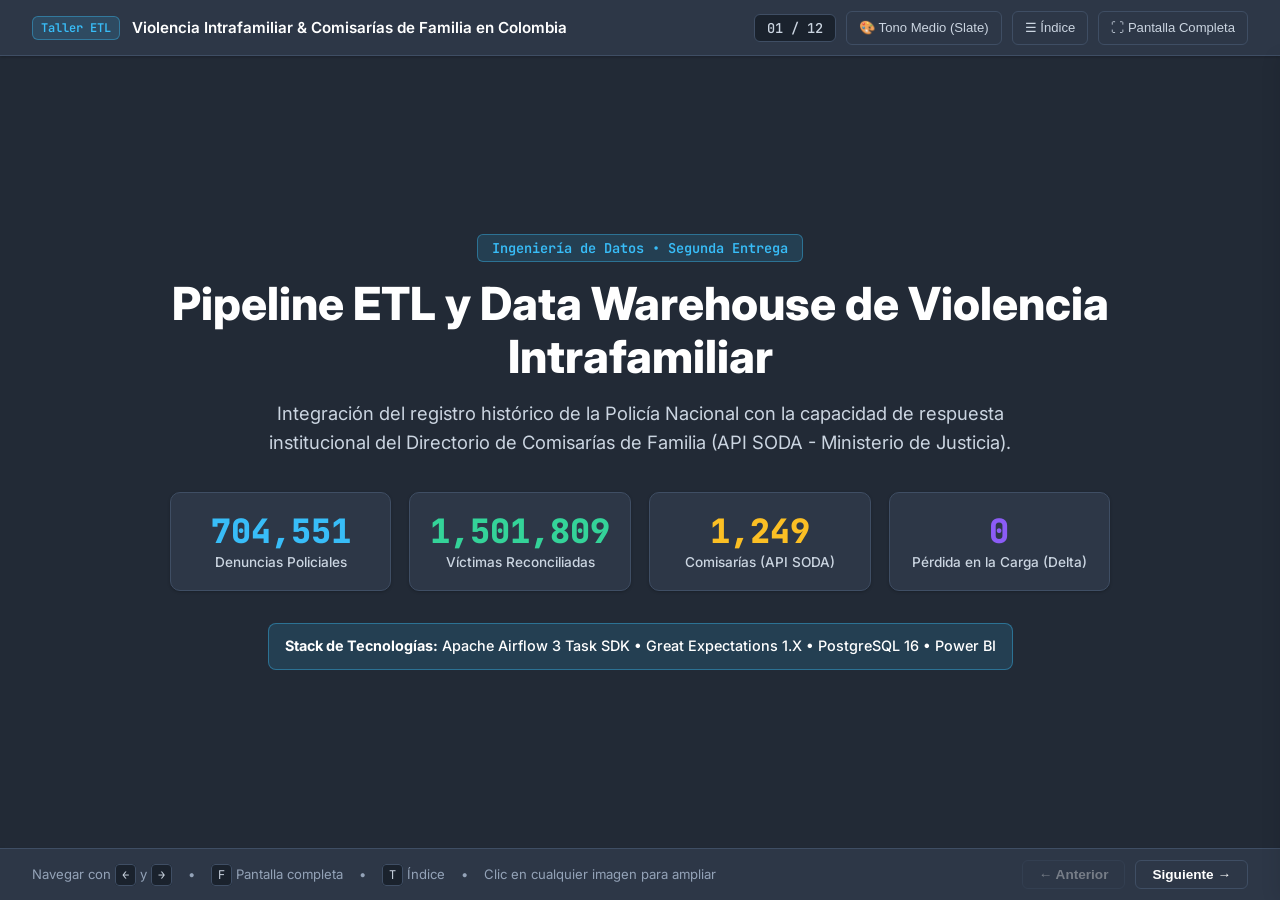
==== commit dbf9c543: "style(slides): set default theme to neutral slate medium (ni oscuro ni claro)" ====
--- a/docs/presentation/index.html
+++ b/docs/presentation/index.html
@@ -1,5 +1,5 @@
 <!DOCTYPE html>
-<html lang="es" data-theme="light">
+<html lang="es" data-theme="medium">
 <head>
   <meta charset="UTF-8">
   <meta name="viewport" content="width=device-width, initial-scale=1.0">
@@ -8,7 +8,64 @@
   <link rel="preconnect" href="https://fonts.gstatic.com" crossorigin>
   <link href="https://fonts.googleapis.com/css2?family=Inter:wght@400;500;600;700;800&family=JetBrains+Mono:wght@400;500;600&display=swap" rel="stylesheet">
   <style>
-    :root {
+    :root, [data-theme="medium"] {
+      --bg: #222a36;
+      --bg-alt: #1a222d;
+      --surface: #2d3747;
+      --surface-hover: #364254;
+      --border: #3f4e64;
+      --border-focus: #38bdf8;
+      --text: #ffffff;
+      --text-muted: #cbd5e1;
+      --text-dim: #94a3b8;
+      --primary: #38bdf8;
+      --primary-bg: rgba(56, 189, 248, 0.15);
+      --primary-border: rgba(56, 189, 248, 0.4);
+      --success: #34d399;
+      --success-bg: rgba(52, 211, 153, 0.15);
+      --success-border: rgba(52, 211, 153, 0.4);
+      --warning: #fbbf24;
+      --warning-bg: rgba(251, 191, 36, 0.15);
+      --warning-border: rgba(251, 191, 36, 0.4);
+      --danger: #f87171;
+      --danger-bg: rgba(248, 113, 113, 0.15);
+      --danger-border: rgba(248, 113, 113, 0.4);
+      --font-main: 'Inter', -apple-system, BlinkMacSystemFont, 'Segoe UI', Roboto, sans-serif;
+      --font-mono: 'JetBrains Mono', monospace;
+      --shadow-sm: 0 1px 3px rgba(0, 0, 0, 0.25);
+      --shadow-md: 0 4px 6px -1px rgba(0, 0, 0, 0.3);
+      --shadow-lg: 0 10px 15px -3px rgba(0, 0, 0, 0.35);
+      --radius: 10px;
+    }
+
+    [data-theme="slate-light"] {
+      --bg: #dbe2ea;
+      --bg-alt: #cfd8e3;
+      --surface: #edf2f7;
+      --surface-hover: #e2e8f0;
+      --border: #b8c4d4;
+      --border-focus: #2563eb;
+      --text: #0f172a;
+      --text-muted: #334155;
+      --text-dim: #64748b;
+      --primary: #1d4ed8;
+      --primary-bg: rgba(37, 99, 235, 0.12);
+      --primary-border: rgba(37, 99, 235, 0.3);
+      --success: #059669;
+      --success-bg: rgba(5, 150, 105, 0.12);
+      --success-border: rgba(5, 150, 105, 0.3);
+      --warning: #b45309;
+      --warning-bg: rgba(180, 83, 9, 0.12);
+      --warning-border: rgba(180, 83, 9, 0.3);
+      --danger: #b91c1c;
+      --danger-bg: rgba(185, 28, 28, 0.12);
+      --danger-border: rgba(185, 28, 28, 0.3);
+      --shadow-sm: 0 1px 3px rgba(0, 0, 0, 0.1);
+      --shadow-md: 0 4px 6px -1px rgba(0, 0, 0, 0.15);
+      --shadow-lg: 0 10px 15px -3px rgba(0, 0, 0, 0.2);
+    }
+
+    [data-theme="light"] {
       --bg: #f8fafc;
       --bg-alt: #f1f5f9;
       --surface: #ffffff;
@@ -30,20 +87,17 @@
       --danger: #dc2626;
       --danger-bg: #fef2f2;
       --danger-border: #fecaca;
-      --font-main: 'Inter', -apple-system, BlinkMacSystemFont, 'Segoe UI', Roboto, sans-serif;
-      --font-mono: 'JetBrains Mono', monospace;
       --shadow-sm: 0 1px 2px rgba(0, 0, 0, 0.05);
-      --shadow-md: 0 4px 6px -1px rgba(0, 0, 0, 0.07), 0 2px 4px -2px rgba(0, 0, 0, 0.05);
-      --shadow-lg: 0 10px 15px -3px rgba(0, 0, 0, 0.08), 0 4px 6px -4px rgba(0, 0, 0, 0.04);
-      --radius: 10px;
+      --shadow-md: 0 4px 6px -1px rgba(0, 0, 0, 0.07);
+      --shadow-lg: 0 10px 15px -3px rgba(0, 0, 0, 0.08);
     }
 
     [data-theme="dark"] {
-      --bg: #0f172a;
-      --bg-alt: #1e293b;
-      --surface: #1e293b;
-      --surface-hover: #334155;
-      --border: #334155;
+      --bg: #0b0f19;
+      --bg-alt: #131926;
+      --surface: #182030;
+      --surface-hover: #202b3f;
+      --border: #243046;
       --border-focus: #60a5fa;
       --text: #f8fafc;
       --text-muted: #cbd5e1;
@@ -1379,18 +1433,27 @@
       }
     }
 
+    const themeList = ['medium', 'slate-light', 'light', 'dark'];
+    const themeLabels = {
+      'medium': 'Tono Medio (Slate)',
+      'slate-light': 'Medio Claro (Platino)',
+      'light': 'Modo Claro',
+      'dark': 'Modo Oscuro'
+    };
+
     function toggleTheme() {
-      const current = document.documentElement.getAttribute('data-theme') || 'light';
-      const target = current === 'light' ? 'dark' : 'light';
+      const current = document.documentElement.getAttribute('data-theme') || 'medium';
+      const nextIdx = (themeList.indexOf(current) + 1) % themeList.length;
+      const target = themeList[nextIdx];
       document.documentElement.setAttribute('data-theme', target);
+      btnTheme.textContent = '🎨 ' + themeLabels[target];
       localStorage.setItem('presentation-theme', target);
     }
 
     // Load saved theme if any
-    const savedTheme = localStorage.getItem('presentation-theme');
-    if (savedTheme) {
-      document.documentElement.setAttribute('data-theme', savedTheme);
-    }
+    const savedTheme = localStorage.getItem('presentation-theme') || 'medium';
+    document.documentElement.setAttribute('data-theme', savedTheme);
+    btnTheme.textContent = '🎨 ' + (themeLabels[savedTheme] || 'Tono Medio');
 
     function openLightbox(src, caption) {
       lightboxImg.src = src;
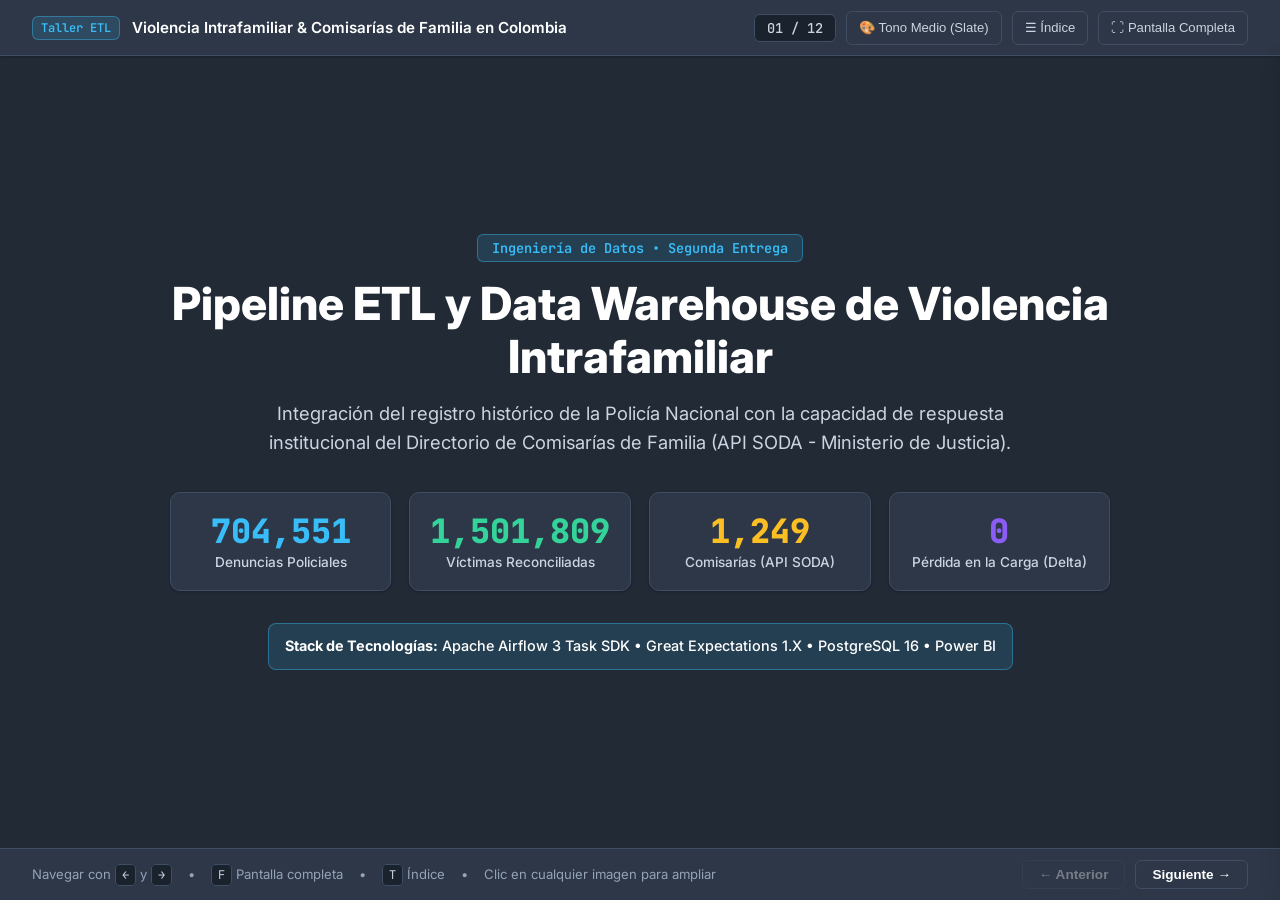
==== commit cac844d9: "feat(slides): align Slide 8 with exact Airflow Grid View task states and timings" ====
--- a/docs/presentation/index.html
+++ b/docs/presentation/index.html
@@ -1036,62 +1036,89 @@
     <!-- SLIDE 8: PRUEBAS REALES DE CONFIABILIDAD (A, B, C) -->
     <section class="slide" data-slide="8">
       <div class="slide-header">
-        <h2 class="slide-title">Pruebas Reales de Confiabilidad (A, B y C)</h2>
-        <p class="slide-subtitle">Demostración práctica de comportamiento en caso de éxito, falla controlada y re-ejecución.</p>
+        <h2 class="slide-title">Pruebas Reales de Confiabilidad en Airflow (A, B y C)</h2>
+        <p class="slide-subtitle">Monitoreo de tareas en el Web UI de Airflow 3: comparación entre la corrida exitosa y el bloqueo por falla controlada.</p>
       </div>
       <div class="slide-body">
-        <div class="grid-3">
-          <!-- Test A -->
-          <div class="card">
-            <div>
-              <div class="card-title" style="color: var(--success);">Prueba A: Ejecución Exitosa</div>
-              <p class="card-desc" style="margin-bottom: 12px;">El pipeline completo corriendo con datos válidos.</p>
-              <ul class="clean-list" style="font-size: 0.88rem; gap: 8px;">
-                <li>Tiempo total de ejecución: <strong>22.20 segundos</strong>.</li>
-                <li>Compuertas 1, 2 y 3 aprobadas al 100%.</li>
-                <li>701,714 filas cargadas en PostgreSQL.</li>
-                <li>Diferencia de víctimas entre origen y destino: <strong>0</strong>.</li>
-                <li>Claves huérfanas en dimensiones: <strong>0</strong>.</li>
-              </ul>
-            </div>
-            <div class="callout callout-success">
-              <strong>Estado:</strong> APROBADO (100% de reconciliación).
-            </div>
-          </div>
-
-          <!-- Test B -->
-          <div class="card">
-            <div>
-              <div class="card-title" style="color: var(--danger);">Prueba B: Falla Controlada</div>
-              <p class="card-desc" style="margin-bottom: 12px;">Inyección de error para probar el freno de emergencia.</p>
-              <ul class="clean-list" style="font-size: 0.88rem; gap: 8px;">
-                <li><strong>Condición inyectada:</strong> Eliminamos a propósito la columna obligatoria de comisarías.</li>
-                <li>La compuerta 2 detectó la falta y frenó la ejecución.</li>
-                <li>Las tareas de transformación y carga quedaron <strong>bloqueadas</strong>.</li>
-                <li>La base de datos quedó <strong>100% protegida e intacta</strong>.</li>
-              </ul>
-            </div>
-            <div class="callout callout-danger">
-              <strong>Estado:</strong> APROBADO (Bloqueo exitoso verificado).
-            </div>
-          </div>
-
-          <!-- Test C -->
-          <div class="card">
-            <div>
-              <div class="card-title" style="color: var(--primary);">Prueba C: Re-ejecución Segura</div>
-              <p class="card-desc" style="margin-bottom: 12px;">Ejecución del mismo lote dos veces seguidas (Idempotencia).</p>
-              <div class="table-box" style="margin: 8px 0;">
-                <table class="styled-table" style="font-size: 0.8rem;">
-                  <tr><th>Métrica</th><th>Antes</th><th>Después</th><th>Delta</th></tr>
-                  <tr><td>Filas Fact</td><td>701,714</td><td>701,714</td><td><strong>0</strong></td></tr>
-                  <tr><td>Víctimas</td><td>1,501,809</td><td>1,501,809</td><td><strong>0</strong></td></tr>
-                  <tr><td>Municipios</td><td>1,113</td><td>1,113</td><td><strong>0</strong></td></tr>
+        <div class="grid-2">
+          <!-- Columna 1: Matriz de Tareas de Airflow Web UI -->
+          <div class="card">
+            <div>
+              <div class="card-title">Estados de Tareas en Airflow Web UI (Grid View)</div>
+              <p class="card-desc" style="margin-bottom: 12px;">Datos reales obtenidos de la ejecución en <code>localhost:8080</code>:</p>
+              
+              <div class="table-box" style="margin-bottom: 12px;">
+                <table class="styled-table" style="font-size: 0.82rem;">
+                  <tr>
+                    <th>Tarea del DAG</th>
+                    <th style="text-align: center;">Corrida 1 (Test A - Éxito)</th>
+                    <th style="text-align: center;">Corrida 2 (Test B - Falla)</th>
+                  </tr>
+                  <tr>
+                    <td><code>extract_primary</code></td>
+                    <td style="text-align: center;"><span style="color: var(--success); font-weight: 600;">● success (3.2s)</span></td>
+                    <td style="text-align: center;"><span style="color: var(--success); font-weight: 600;">● success (1.6s)</span></td>
+                  </tr>
+                  <tr>
+                    <td><code>validate_primary_raw</code></td>
+                    <td style="text-align: center;"><span style="color: var(--success); font-weight: 600;">● success (2.2s)</span></td>
+                    <td style="text-align: center;"><span style="color: var(--success); font-weight: 600;">● success (2.2s)</span></td>
+                  </tr>
+                  <tr>
+                    <td><code>extract_api</code></td>
+                    <td style="text-align: center;"><span style="color: var(--success); font-weight: 600;">● success (4.6s)</span></td>
+                    <td style="text-align: center;"><span style="color: var(--success); font-weight: 600;">● success (2.1s)</span></td>
+                  </tr>
+                  <tr>
+                    <td><code>validate_api_raw</code></td>
+                    <td style="text-align: center;"><span style="color: var(--success); font-weight: 600;">● success (1.1s)</span></td>
+                    <td style="text-align: center;"><span style="color: var(--danger); font-weight: 700; background: var(--danger-bg); padding: 2px 6px; border-radius: 4px;">● failed (6.0s)</span></td>
+                  </tr>
+                  <tr>
+                    <td><code>transform_and_clean_and_integrate</code></td>
+                    <td style="text-align: center;"><span style="color: var(--success); font-weight: 600;">● success (2.8s)</span></td>
+                    <td style="text-align: center;"><span style="color: var(--warning); font-weight: 600; background: var(--warning-bg); padding: 2px 6px; border-radius: 4px;">● upstream_failed</span></td>
+                  </tr>
+                  <tr>
+                    <td><code>validate_prepared</code></td>
+                    <td style="text-align: center;"><span style="color: var(--success); font-weight: 600;">● success (1.7s)</span></td>
+                    <td style="text-align: center;"><span style="color: var(--warning); font-weight: 600; background: var(--warning-bg); padding: 2px 6px; border-radius: 4px;">● upstream_failed</span></td>
+                  </tr>
+                  <tr>
+                    <td><code>load_dimensional_dw</code></td>
+                    <td style="text-align: center;"><span style="color: var(--success); font-weight: 600;">● success (17.4s)</span></td>
+                    <td style="text-align: center;"><span style="color: var(--warning); font-weight: 600; background: var(--warning-bg); padding: 2px 6px; border-radius: 4px;">● upstream_failed</span></td>
+                  </tr>
                 </table>
               </div>
             </div>
-            <div class="callout callout-primary">
-              <strong>Estado:</strong> APROBADO (Cero registros duplicados).
+            <div class="callout callout-primary" style="display: flex; justify-content: space-between; align-items: center;">
+              <span><strong>Airflow en Vivo:</strong> <code>http://localhost:8080</code> (admin / admin)</span>
+              <a href="http://localhost:8080" target="_blank" style="color: var(--primary); font-weight: 600; text-decoration: none; font-size: 0.8rem;">Abrir Webserver ↗</a>
+            </div>
+          </div>
+
+          <!-- Columna 2: Las 3 Conclusiones de Confiabilidad -->
+          <div class="card">
+            <div>
+              <div class="card-title">Interpretación de las Pruebas de Confiabilidad</div>
+              <ul class="clean-list" style="margin-top: 10px;">
+                <li>
+                  <strong style="color: var(--success);">Test A (Ejecución Exitosa):</strong>
+                  Todas las tareas en verde. 704,551 denuncias procesadas, 701,714 filas fact cargadas en PostgreSQL, 1,501,809 víctimas reconciliadas con delta cero y 0 claves huérfanas.
+                </li>
+                <li>
+                  <strong style="color: var(--danger);">Test B (Freno ante Falla Crítica):</strong>
+                  Al faltar la columna obligatoria de comisarías, Gate 2 lanzó <code>AirflowFailException</code>. Como se ve en la tabla de la izquierda, la tarea quedó en <span style="color: var(--danger); font-weight: 600;">failed</span> y las 3 tareas posteriores pasaron a <span style="color: var(--warning); font-weight: 600;">upstream_failed</span>. El Data Warehouse quedó 100% intacto.
+                </li>
+                <li>
+                  <strong style="color: var(--primary);">Test C (Re-ejecución Segura / Idempotencia):</strong>
+                  Se volvió a correr el pipeline sobre el mismo lote de datos. Verificamos los conteos de la base de datos antes y después: deltas = 0 en todas las tablas y 0 filas duplicadas.
+                </li>
+              </ul>
+            </div>
+            <div class="callout callout-success">
+              <strong>Garantía de Ingeniería:</strong> Confiabilidad probada tanto en caso exitoso como ante fallas reales.
             </div>
           </div>
         </div>
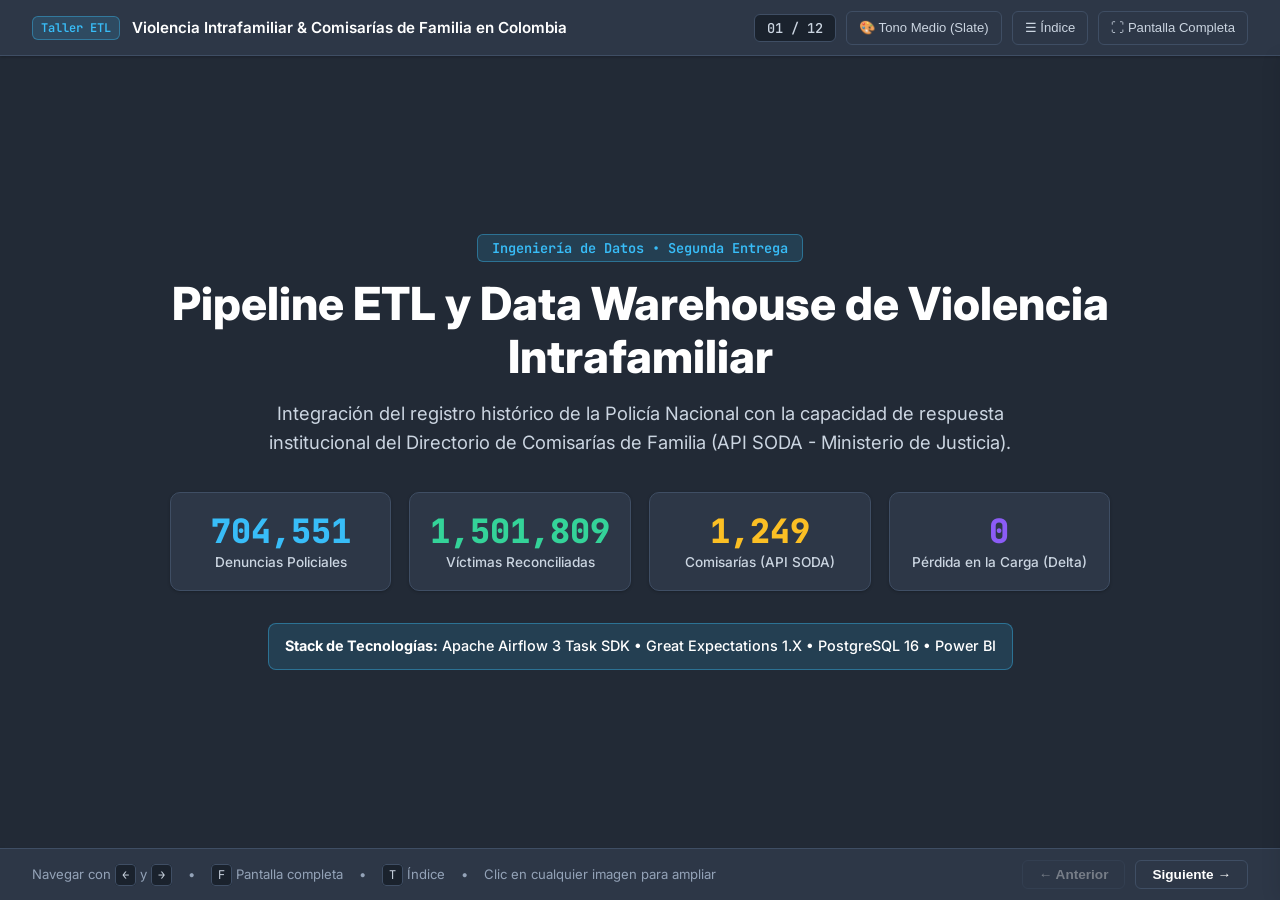
==== commit 6b6028cf: "perf(slides): embed 100% of images as standalone base64 and optimize DOM size" ====
--- a/docs/presentation/index.html
+++ b/docs/presentation/index.html
@@ -807,7 +807,7 @@
       <div class="slide-body">
         <div class="grid-diagram-text">
           <!-- Imagen -->
-          <div class="chart-container" style="height: 100%; min-height: 380px;" onclick="openLightbox('[data-uri]', 'Diagrama de Arquitectura y Flujo del Pipeline ETL')">
+          <div class="chart-container" style="height: 100%; min-height: 380px;" onclick="openLightbox(this.querySelector('img').src, 'Diagrama de Arquitectura y Flujo del Pipeline ETL')">
             <img src="[data-uri]